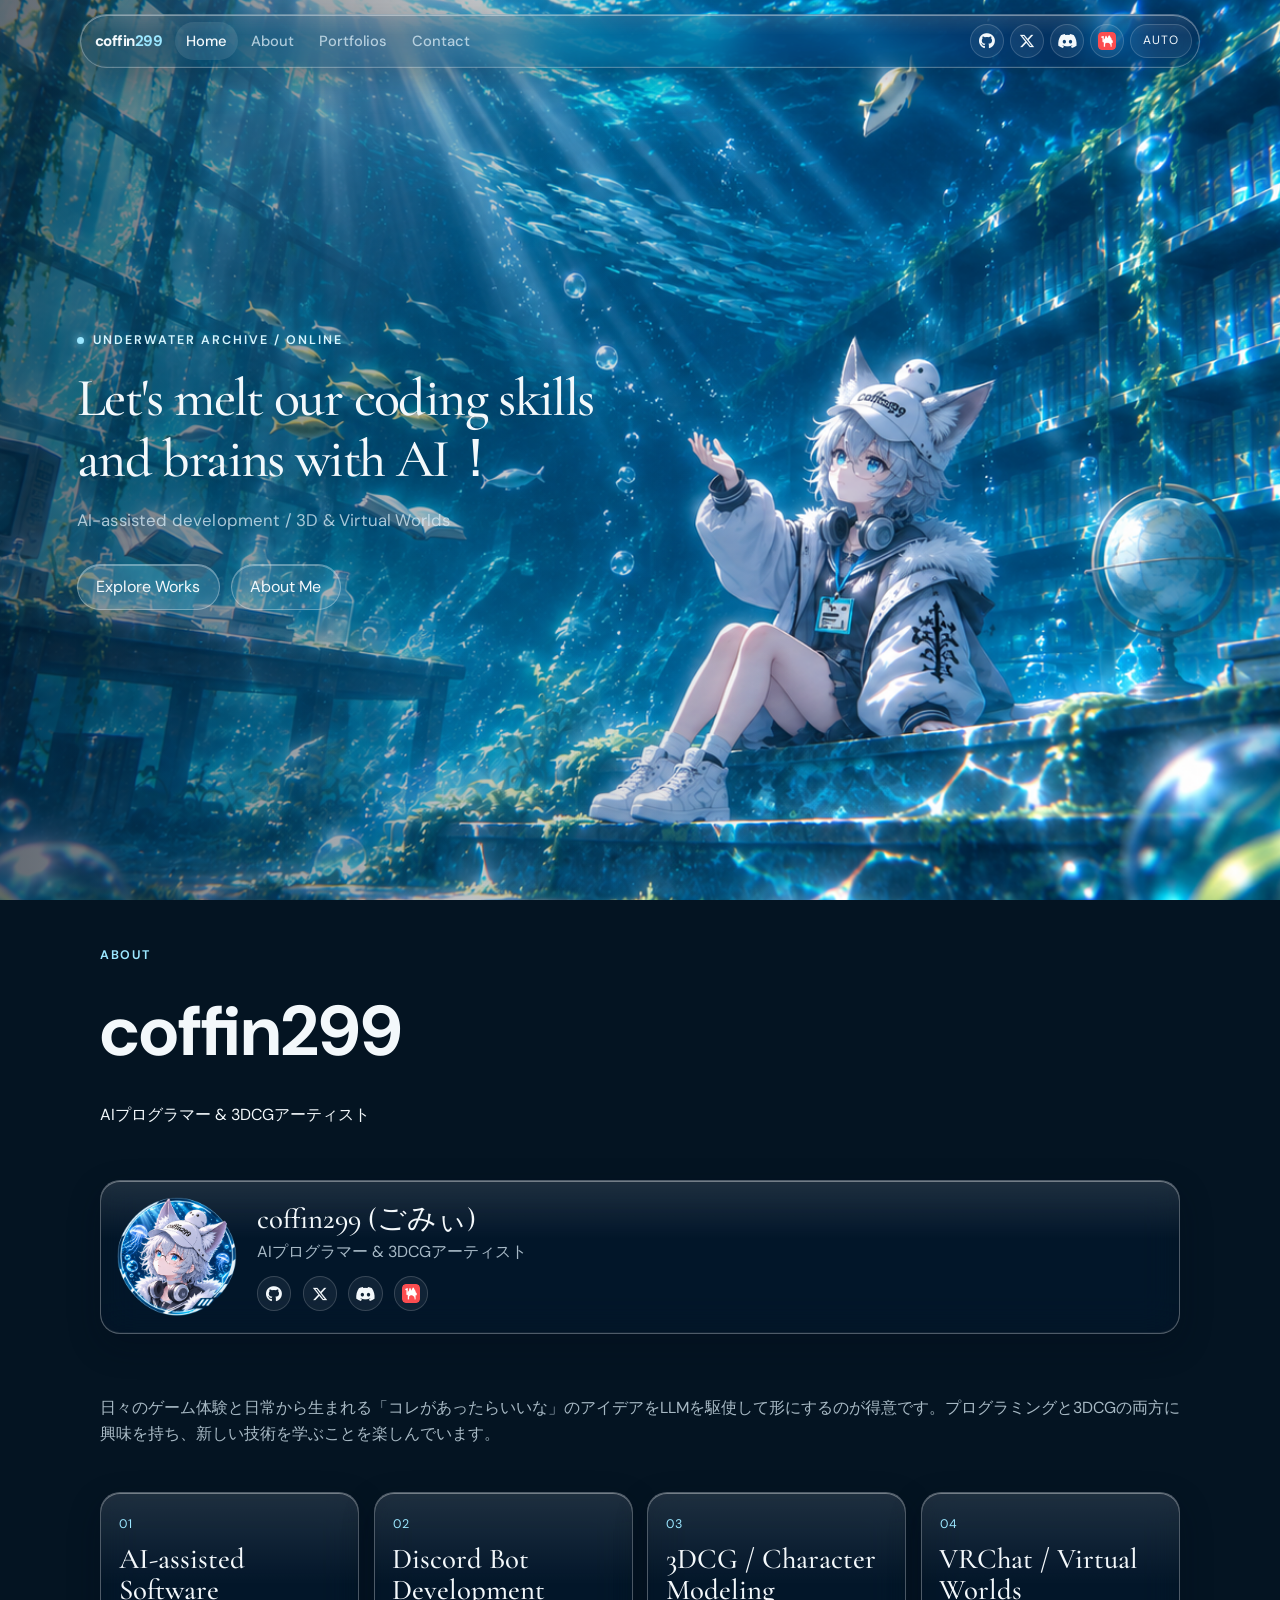
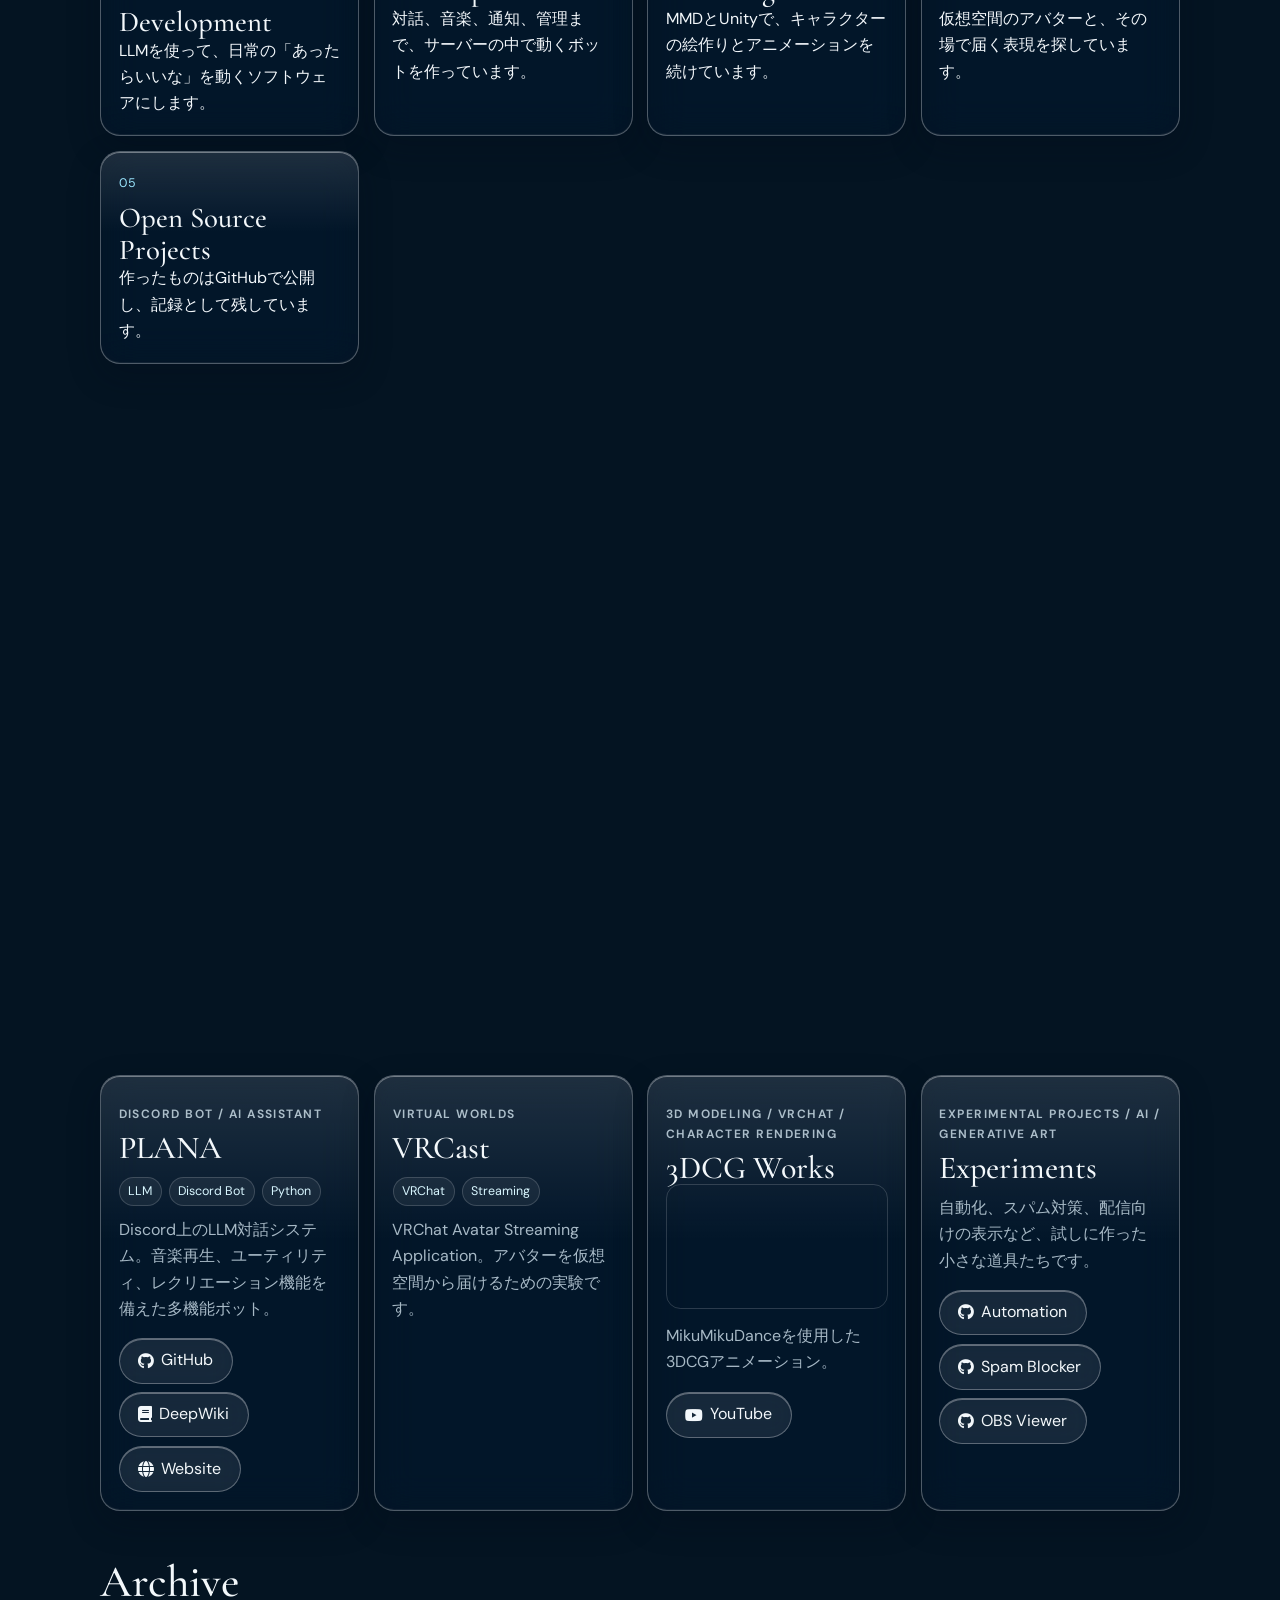
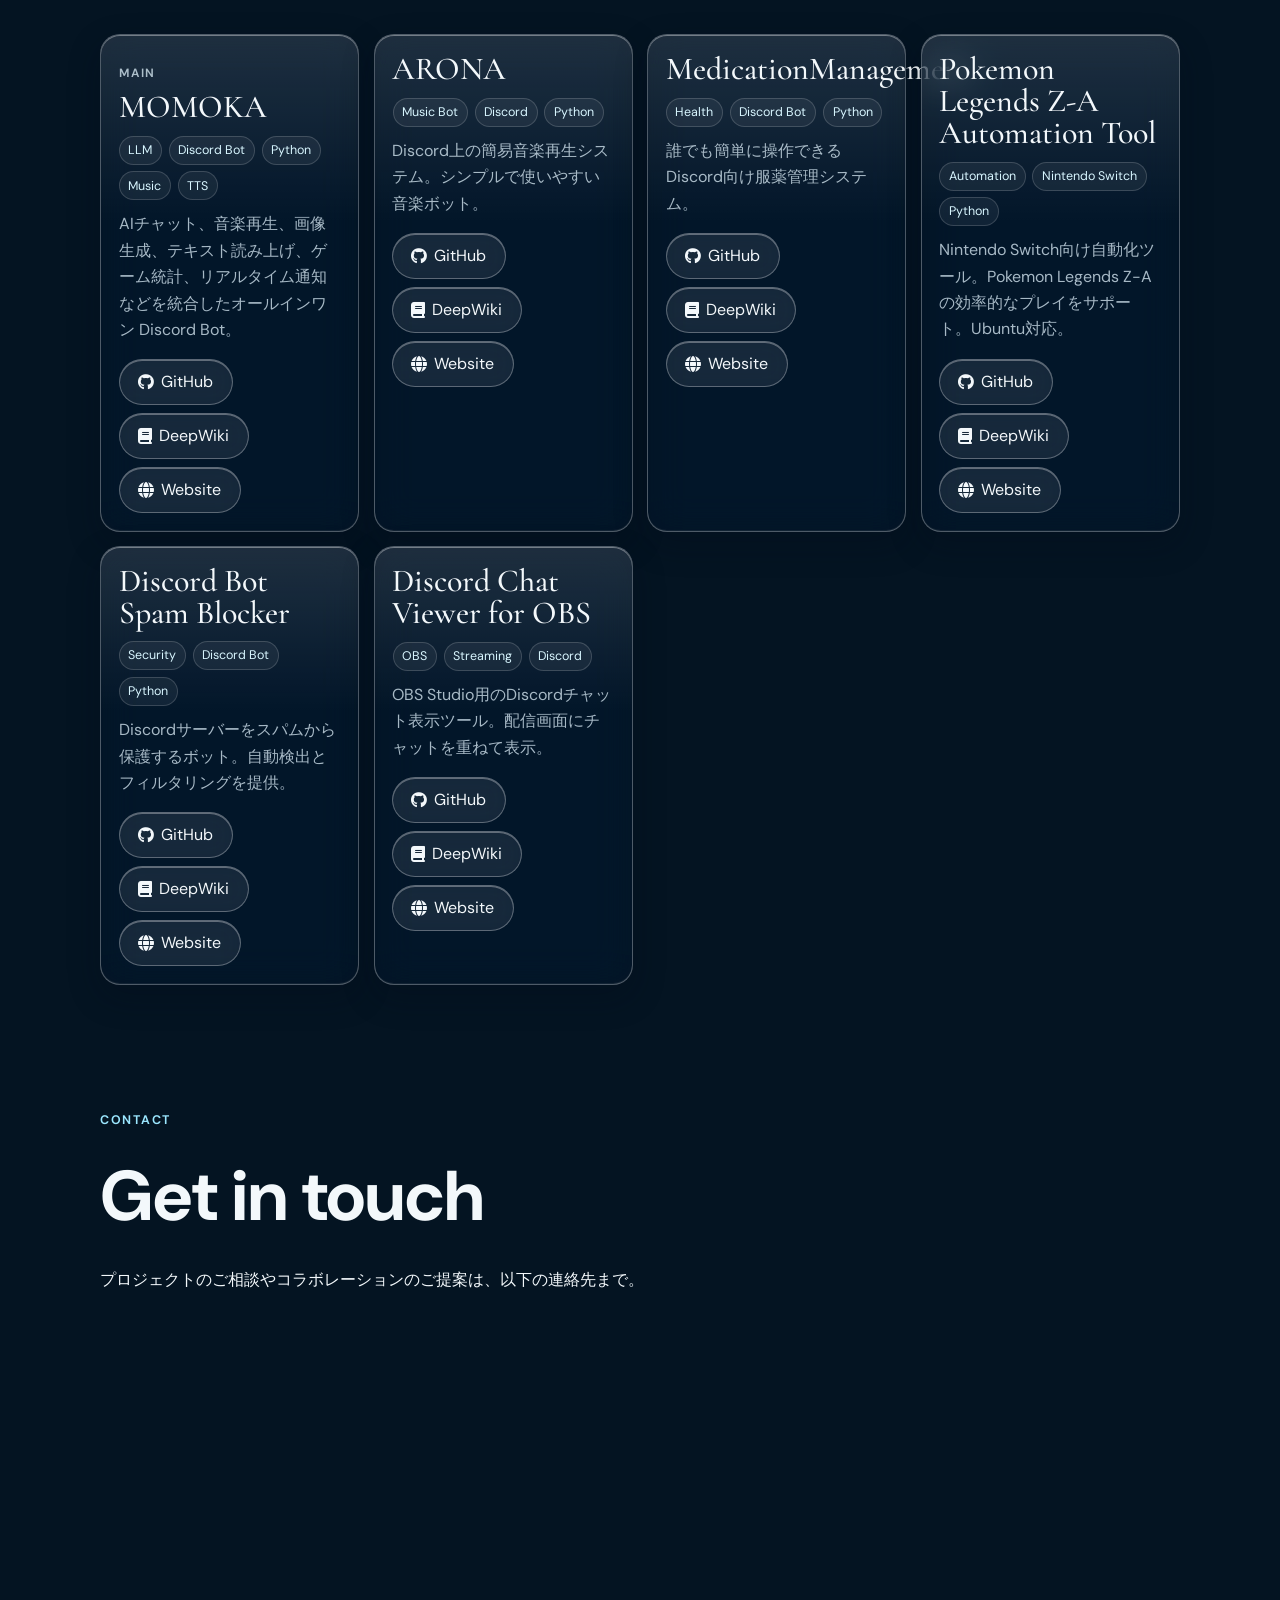
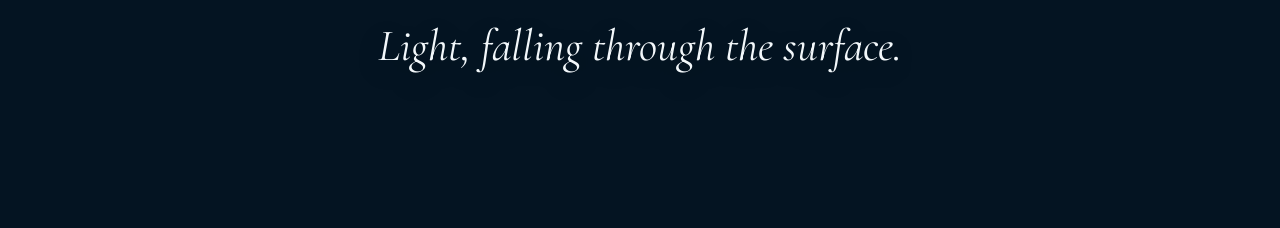
==== index.html @ 644d37ce "Update scene.js version to 24 in all HTML files and adjust related JavaScript imports. Modify seatSc" ====
<!DOCTYPE html>
<html lang="ja">
<head>
    <meta name="google-site-verification" content="STqpZioRe0Gg_BgeWLFgpXYZzfbKt-Ts0jZnscRFByg" />
    <meta charset="UTF-8">
    <meta name="viewport" content="width=device-width, initial-scale=1.0">
    <title>coffin299 - Underwater Archive</title>
    <meta name="description" content="coffin299（ごみぃ）の水中アーカイブ。AIを使った開発、Discord Bot、3DCG、バーチャルワールドの記録。">
    <meta name="keywords" content="coffin299, ごみぃ, AIプログラマー, 3DCGアーティスト, Discord Bot, LLM, Python, MMD, Unity, VRChat, ポートフォリオ">
    <meta name="author" content="coffin299">
    <meta name="robots" content="index, follow">
    <meta name="language" content="ja">
    <meta name="theme-color" content="#041422">
    <link rel="icon" href="photos/icon.png" type="image/png">
    <link rel="apple-touch-icon" href="photos/icon.png">
    <meta property="og:type" content="website">
    <meta property="og:url" content="https://coffin299.net/">
    <meta property="og:title" content="coffin299 - Underwater Archive">
    <meta property="og:description" content="水没した図書館に残る、coffin299（ごみぃ）のデジタルアーカイブ。">
    <meta property="og:image" content="https://coffin299.net/photos/OGP.png">
    <meta property="og:image:width" content="1672">
    <meta property="og:image:height" content="941">
    <meta property="og:image:alt" content="coffin299 profile">
    <meta property="og:site_name" content="coffin299 Portfolio">
    <meta property="og:locale" content="ja_JP">
    <meta name="twitter:card" content="summary_large_image">
    <meta name="twitter:url" content="https://coffin299.net/">
    <meta name="twitter:title" content="coffin299 - Underwater Archive">
    <meta name="twitter:description" content="水没した図書館に残る、coffin299（ごみぃ）のデジタルアーカイブ。">
    <meta name="twitter:image" content="https://coffin299.net/photos/OGP.png">
    <meta name="twitter:creator" content="@coffin299">
    <meta name="twitter:site" content="@coffin299">
    <link rel="canonical" href="https://coffin299.net/">
    <link rel="preload" as="image" href="assets/background.png">
    <script type="importmap">
    {
        "imports": {
            "three": "https://cdn.jsdelivr.net/npm/three@0.180.0/build/three.webgpu.js",
            "three/webgpu": "https://cdn.jsdelivr.net/npm/three@0.180.0/build/three.webgpu.js",
            "three/tsl": "https://cdn.jsdelivr.net/npm/three@0.180.0/build/three.tsl.js",
            "three/addons/": "https://cdn.jsdelivr.net/npm/three@0.180.0/examples/jsm/"
        }
    }
    </script>
    <script type="application/ld+json">
    {
        "@context": "https://schema.org",
        "@type": "Person",
        "name": "coffin299",
        "alternateName": "ごみぃ",
        "description": "AIプログラマー & 3DCGアーティスト",
        "url": "https://coffin299.net/",
        "image": "https://coffin299.net/photos/icon.png",
        "sameAs": [
            "https://github.com/coffin299",
            "https://x.com/coffin299",
            "https://discord.com/users/270446628622696449",
            "https://coffin299.booth.pm/",
            "https://www.youtube.com/@coffin2999"
        ],
        "jobTitle": "AIプログラマー & 3DCGアーティスト",
        "knowsAbout": ["AI技術", "LLM", "Discord Bot開発", "3DCGアニメーション", "MMD", "Unity", "VRChat", "Python", "JavaScript", "Java", "C#"]
    }
    </script>
    <script>
        (function () {
            var reduced = window.matchMedia && window.matchMedia("(prefers-reduced-motion: reduce)").matches;
            var saved = localStorage.getItem("scene-quality");
            var quality = "auto";
            if (reduced) {
                quality = "still";
            } else if (saved === "low" || saved === "still" || saved === "auto") {
                quality = saved;
            }
            document.documentElement.setAttribute("data-quality", quality);
        })();
    </script>
    <link rel="preconnect" href="https://fonts.googleapis.com">
    <link rel="preconnect" href="https://fonts.gstatic.com" crossorigin>
    <link href="https://fonts.googleapis.com/css2?family=Cormorant+Garamond:ital,wght@0,500;0,600;1,500;1,600&family=DM+Sans:ital,opsz,wght@0,9..40,400;0,9..40,500;0,9..40,600;0,9..40,700&display=swap" rel="stylesheet">
    <link rel="stylesheet" href="styles/styles.css">
    <link rel="stylesheet" href="styles/about.css">
    <link rel="stylesheet" href="styles/portfolios.css">
    <link rel="stylesheet" href="styles/contact.css">
    <link rel="stylesheet" href="https://cdnjs.cloudflare.com/ajax/libs/font-awesome/6.5.2/css/all.min.css">
</head>
<body data-page="home">
    <a class="skip-link" href="#home">本文へ</a>
    <div class="world" data-photo="assets/background.png" data-room="assets/background_parallax.png" data-avatar="assets/background_avator.png">
        <div class="world-photo" style="background-image: url('assets/background.png')"></div>
        <canvas id="world-canvas" class="world-canvas"></canvas>
        <div class="world-scrim"></div>
        <div class="world-surface" id="world-surface"></div>
    </div>
    <header class="nav-float glass">
        <a class="wordmark" href="#home">coffin<span>299</span></a>
        <nav aria-label="メインナビ">
            <ul class="nav-links">
                <li><a href="#home" class="nav-link">Home</a></li>
                <li><a href="#about" class="nav-link">About</a></li>
                <li><a href="#portfolios" class="nav-link">Portfolios</a></li>
                <li><a href="#contact" class="nav-link">Contact</a></li>
            </ul>
        </nav>
        <div class="nav-tools">
            <a class="social-link" href="https://github.com/coffin299" target="_blank" rel="noopener noreferrer" aria-label="GitHub"><i class="fab fa-github"></i></a>
            <a class="social-link" href="https://x.com/coffin299" target="_blank" rel="noopener noreferrer" aria-label="X"><i class="fab fa-x-twitter"></i></a>
            <a class="social-link" href="https://discord.com/users/270446628622696449" target="_blank" rel="noopener noreferrer" aria-label="Discord"><i class="fab fa-discord"></i></a>
            <a class="social-link" href="https://coffin299.booth.pm/" target="_blank" rel="noopener noreferrer" aria-label="BOOTH"><img src="assets/BOOTH_logo.png" alt=""></a>
            <button id="quality-toggle" class="quality-toggle" type="button" aria-pressed="false">Auto</button>
        </div>
    </header>
    <main>
        <section class="hero" id="home" aria-label="ヒーロー">
            <div class="hero-copy">
                <p class="eyebrow"><span class="live-dot" aria-hidden="true"></span>UNDERWATER ARCHIVE / ONLINE</p>
                <h1>Let's melt our coding skills and brains with AI！</h1>
                <p class="lede">AI-assisted development / 3D &amp; Virtual Worlds</p>
                <div class="hero-actions">
                    <a class="btn btn-primary" href="#portfolios">Explore Works</a>
                    <a class="btn btn-ghost" href="#about">About Me</a>
                </div>
            </div>
        </section>

        <section class="band" id="about" aria-label="About">
            <div class="band-inner stack-gap">
                <header class="section-heading" data-reveal>
                    <p class="section-kicker">About</p>
                    <h2>coffin299</h2>
                    <p>AIプログラマー &amp; 3DCGアーティスト</p>
                </header>
                <div class="profile-block glass" data-reveal>
                    <img src="photos/icon.png" alt="coffin299" class="profile-image">
                    <div>
                        <h3 class="profile-name">coffin299 (ごみぃ)</h3>
                        <p class="profile-title">AIプログラマー &amp; 3DCGアーティスト</p>
                        <div class="social-links">
                            <a class="social-link" href="https://github.com/coffin299" target="_blank" rel="noopener noreferrer" aria-label="GitHub"><i class="fab fa-github"></i></a>
                            <a class="social-link" href="https://x.com/coffin299" target="_blank" rel="noopener noreferrer" aria-label="X"><i class="fab fa-x-twitter"></i></a>
                            <a class="social-link" href="https://discord.com/users/270446628622696449" target="_blank" rel="noopener noreferrer" aria-label="Discord"><i class="fab fa-discord"></i></a>
                            <a class="social-link" href="https://coffin299.booth.pm/" target="_blank" rel="noopener noreferrer" aria-label="BOOTH"><img src="assets/BOOTH_logo.png" alt=""></a>
                        </div>
                    </div>
                </div>
                <p class="intro-text" data-reveal>日々のゲーム体験と日常から生まれる「コレがあったらいいな」のアイデアをLLMを駆使して形にするのが得意です。プログラミングと3DCGの両方に興味を持ち、新しい技術を学ぶことを楽しんでいます。</p>
                <div class="focus-grid" data-reveal>
                    <article class="focus-card glass"><span>01</span><h3>AI-assisted Software Development</h3><p>LLMを使って、日常の「あったらいいな」を動くソフトウェアにします。</p></article>
                    <article class="focus-card glass"><span>02</span><h3>Discord Bot Development</h3><p>対話、音楽、通知、管理まで、サーバーの中で動くボットを作っています。</p></article>
                    <article class="focus-card glass"><span>03</span><h3>3DCG / Character Modeling</h3><p>MMDとUnityで、キャラクターの絵作りとアニメーションを続けています。</p></article>
                    <article class="focus-card glass"><span>04</span><h3>VRChat / Virtual Worlds</h3><p>仮想空間のアバターと、その場で届く表現を探しています。</p></article>
                    <article class="focus-card glass"><span>05</span><h3>Open Source Projects</h3><p>作ったものはGitHubで公開し、記録として残しています。</p></article>
                </div>
                <div class="skills-grid" data-reveal>
                    <article class="skill-category glass"><h3 class="category-title">プログラミング</h3><div class="skill-tags"><span class="skill-tag">Java</span><span class="skill-tag">C#</span><span class="skill-tag">Python</span><span class="skill-tag">JavaScript</span><span class="skill-tag">HTML</span><span class="skill-tag">CSS</span></div></article>
                    <article class="skill-category glass"><h3 class="category-title">3DCG</h3><div class="skill-tags"><span class="skill-tag">MMD</span><span class="skill-tag">Unity</span></div></article>
                    <article class="skill-category glass"><h3 class="category-title">AI・機械学習</h3><div class="skill-tags"><span class="skill-tag">LLM</span><span class="skill-tag">Discord Bot</span><span class="skill-tag">API Integration</span></div></article>
                </div>
                <div class="interests-grid" data-reveal>
                    <article class="interest-card glass"><div class="interest-icon"><i class="fas fa-gamepad"></i></div><h3>ゲーム</h3><p>様々なジャンルのゲームをプレイし、3DCG制作のインスピレーションを得ています。</p></article>
                    <article class="interest-card glass"><div class="interest-icon"><i class="fas fa-music"></i></div><h3>音楽</h3><p>音楽を聴くことが好きで、Discord Botでの音楽再生システムも開発しています。</p></article>
                    <article class="interest-card glass"><div class="interest-icon"><i class="fas fa-lightbulb"></i></div><h3>アイデア実現</h3><p>日常の「あったらいいな」をAI技術を使って実際に形にすることが趣味です。</p></article>
                </div>
            </div>
        </section>

        <section class="band" id="portfolios" aria-label="Portfolios">
            <div class="band-inner">
                <header class="section-heading" data-reveal>
                    <p class="section-kicker">Portfolios</p>
                    <h2>Selected work</h2>
                    <p>AI技術を活用したプロジェクトと3DCG作品。全文は <a href="pages/portfolios/">作品ページ</a> にもあります。</p>
                </header>
                <div class="card-grid" data-reveal>
                    <article class="project-card glass">
                        <p class="card-kicker">Discord Bot / AI Assistant</p>
                        <h3>PLANA</h3>
                        <div class="project-tags"><span class="tag">LLM</span><span class="tag">Discord Bot</span><span class="tag">Python</span></div>
                        <p>Discord上のLLM対話システム。音楽再生、ユーティリティ、レクリエーション機能を備えた多機能ボット。</p>
                        <div class="project-footer">
                            <a class="project-link" href="https://github.com/coffin299/llmcord-JP-plana" target="_blank" rel="noopener noreferrer"><i class="fab fa-github"></i> GitHub</a>
                            <a class="project-link" href="https://deepwiki.com/coffin299/llmcord-JP-plana" target="_blank" rel="noopener noreferrer"><i class="fas fa-book"></i> DeepWiki</a>
                            <a class="project-link" href="https://coffin299.github.io/llmcord-JP-plana" target="_blank" rel="noopener noreferrer"><i class="fas fa-globe"></i> Website</a>
                        </div>
                    </article>
                    <article class="project-card glass">
                        <p class="card-kicker">Virtual Worlds</p>
                        <h3>VRCast</h3>
                        <div class="project-tags"><span class="tag">VRChat</span><span class="tag">Streaming</span></div>
                        <p>VRChat Avatar Streaming Application。アバターを仮想空間から届けるための実験です。</p>
                    </article>
                    <article class="project-card glass">
                        <p class="card-kicker">3D Modeling / VRChat / Character Rendering</p>
                        <h3>3DCG Works</h3>
                        <a class="cg-card-link" href="https://www.youtube.com/@coffin2999" target="_blank" rel="noopener noreferrer">
                            <div class="cg-preview">
                                <video autoplay muted loop playsinline class="cg-image"><source src="photos/akitaken.mp4" type="video/mp4"></video>
                            </div>
                        </a>
                        <p>MikuMikuDanceを使用した3DCGアニメーション。</p>
                        <div class="project-footer">
                            <a class="project-link" href="https://www.youtube.com/@coffin2999" target="_blank" rel="noopener noreferrer"><i class="fab fa-youtube"></i> YouTube</a>
                        </div>
                    </article>
                    <article class="project-card glass">
                        <p class="card-kicker">Experimental Projects / AI / Generative Art</p>
                        <h3>Experiments</h3>
                        <p>自動化、スパム対策、配信向けの表示など、試しに作った小さな道具たちです。</p>
                        <div class="project-footer">
                            <a class="project-link" href="https://github.com/coffin299/pokemon_legends_z-a_automation_tool" target="_blank" rel="noopener noreferrer"><i class="fab fa-github"></i> Automation</a>
                            <a class="project-link" href="https://github.com/coffin299/discord-bot-spam-blocker" target="_blank" rel="noopener noreferrer"><i class="fab fa-github"></i> Spam Blocker</a>
                            <a class="project-link" href="https://github.com/coffin299/Discord-Chat-Viewer-for-OBS" target="_blank" rel="noopener noreferrer"><i class="fab fa-github"></i> OBS Viewer</a>
                        </div>
                    </article>
                </div>
                <div class="archive-block" id="archive">
                    <h3 class="section-title">Archive</h3>
                    <div class="archive-grid" data-reveal>
                        <article class="archive-card glass">
                            <p class="project-badge">Main</p>
                            <h3>MOMOKA</h3>
                            <div class="project-tags"><span class="tag">LLM</span><span class="tag">Discord Bot</span><span class="tag">Python</span><span class="tag">Music</span><span class="tag">TTS</span></div>
                            <p>AIチャット、音楽再生、画像生成、テキスト読み上げ、ゲーム統計、リアルタイム通知などを統合したオールインワン Discord Bot。</p>
                            <div class="project-footer">
                                <a class="project-link" href="https://github.com/coffin299/ProjectMOMOKA" target="_blank" rel="noopener noreferrer"><i class="fab fa-github"></i> GitHub</a>
                                <a class="project-link" href="https://deepwiki.com/coffin299/ProjectMOMOKA" target="_blank" rel="noopener noreferrer"><i class="fas fa-book"></i> DeepWiki</a>
                                <a class="project-link" href="https://momoka-project.com/" target="_blank" rel="noopener noreferrer"><i class="fas fa-globe"></i> Website</a>
                            </div>
                        </article>
                        <article class="archive-card glass">
                            <h3>ARONA</h3>
                            <div class="project-tags"><span class="tag">Music Bot</span><span class="tag">Discord</span><span class="tag">Python</span></div>
                            <p>Discord上の簡易音楽再生システム。シンプルで使いやすい音楽ボット。</p>
                            <div class="project-footer">
                                <a class="project-link" href="https://github.com/coffin299/music-bot-arona" target="_blank" rel="noopener noreferrer"><i class="fab fa-github"></i> GitHub</a>
                                <a class="project-link" href="https://deepwiki.com/coffin299/music-bot-arona" target="_blank" rel="noopener noreferrer"><i class="fas fa-book"></i> DeepWiki</a>
                                <a class="project-link" href="https://coffin299.github.io/music-bot-arona" target="_blank" rel="noopener noreferrer"><i class="fas fa-globe"></i> Website</a>
                            </div>
                        </article>
                        <article class="archive-card glass">
                            <h3>MedicationManagement</h3>
                            <div class="project-tags"><span class="tag">Health</span><span class="tag">Discord Bot</span><span class="tag">Python</span></div>
                            <p>誰でも簡単に操作できるDiscord向け服薬管理システム。</p>
                            <div class="project-footer">
                                <a class="project-link" href="https://github.com/coffin299/MedicationManagement" target="_blank" rel="noopener noreferrer"><i class="fab fa-github"></i> GitHub</a>
                                <a class="project-link" href="https://deepwiki.com/coffin299/MedicationManagement" target="_blank" rel="noopener noreferrer"><i class="fas fa-book"></i> DeepWiki</a>
                                <a class="project-link" href="https://coffin299.github.io/MedicationManagement" target="_blank" rel="noopener noreferrer"><i class="fas fa-globe"></i> Website</a>
                            </div>
                        </article>
                        <article class="archive-card glass">
                            <h3>Pokemon Legends Z-A Automation Tool</h3>
                            <div class="project-tags"><span class="tag">Automation</span><span class="tag">Nintendo Switch</span><span class="tag">Python</span></div>
                            <p>Nintendo Switch向け自動化ツール。Pokemon Legends Z-A の効率的なプレイをサポート。Ubuntu対応。</p>
                            <div class="project-footer">
                                <a class="project-link" href="https://github.com/coffin299/pokemon_legends_z-a_automation_tool" target="_blank" rel="noopener noreferrer"><i class="fab fa-github"></i> GitHub</a>
                                <a class="project-link" href="https://deepwiki.com/coffin299/pokemon_legends_z-a_automation_tool" target="_blank" rel="noopener noreferrer"><i class="fas fa-book"></i> DeepWiki</a>
                                <a class="project-link" href="https://coffin299.github.io/pokemon_legends_z-a_automation_tool" target="_blank" rel="noopener noreferrer"><i class="fas fa-globe"></i> Website</a>
                            </div>
                        </article>
                        <article class="archive-card glass">
                            <h3>Discord Bot Spam Blocker</h3>
                            <div class="project-tags"><span class="tag">Security</span><span class="tag">Discord Bot</span><span class="tag">Python</span></div>
                            <p>Discordサーバーをスパムから保護するボット。自動検出とフィルタリングを提供。</p>
                            <div class="project-footer">
                                <a class="project-link" href="https://github.com/coffin299/discord-bot-spam-blocker" target="_blank" rel="noopener noreferrer"><i class="fab fa-github"></i> GitHub</a>
                                <a class="project-link" href="https://deepwiki.com/coffin299/discord-bot-spam-blocker" target="_blank" rel="noopener noreferrer"><i class="fas fa-book"></i> DeepWiki</a>
                                <a class="project-link" href="https://coffin299.github.io/discord-bot-spam-blocker" target="_blank" rel="noopener noreferrer"><i class="fas fa-globe"></i> Website</a>
                            </div>
                        </article>
                        <article class="archive-card glass">
                            <h3>Discord Chat Viewer for OBS</h3>
                            <div class="project-tags"><span class="tag">OBS</span><span class="tag">Streaming</span><span class="tag">Discord</span></div>
                            <p>OBS Studio用のDiscordチャット表示ツール。配信画面にチャットを重ねて表示。</p>
                            <div class="project-footer">
                                <a class="project-link" href="https://github.com/coffin299/Discord-Chat-Viewer-for-OBS" target="_blank" rel="noopener noreferrer"><i class="fab fa-github"></i> GitHub</a>
                                <a class="project-link" href="https://deepwiki.com/coffin299/Discord-Chat-Viewer-for-OBS" target="_blank" rel="noopener noreferrer"><i class="fas fa-book"></i> DeepWiki</a>
                                <a class="project-link" href="https://coffin299.github.io/Discord-Chat-Viewer-for-OBS" target="_blank" rel="noopener noreferrer"><i class="fas fa-globe"></i> Website</a>
                            </div>
                        </article>
                    </div>
                </div>
            </div>
        </section>

        <section class="band" id="contact" aria-label="Contact">
            <div class="band-inner">
                <header class="section-heading" data-reveal>
                    <p class="section-kicker">Contact</p>
                    <h2>Get in touch</h2>
                    <p>プロジェクトのご相談やコラボレーションのご提案は、以下の連絡先まで。</p>
                </header>
                <div class="contact-info-grid" data-reveal>
                    <article class="contact-card glass">
                        <div class="contact-icon"><i class="fab fa-github"></i></div>
                        <h3>GitHub</h3>
                        <p>プロジェクトのソースコードや開発履歴を確認できます</p>
                        <a class="contact-link" href="https://github.com/coffin299" target="_blank" rel="noopener noreferrer"><i class="fab fa-github"></i> @coffin299</a>
                    </article>
                    <article class="contact-card glass">
                        <div class="contact-icon"><i class="fab fa-x-twitter"></i></div>
                        <h3>X</h3>
                        <p>日常の開発や3DCG作品の投稿をしています</p>
                        <a class="contact-link" href="https://x.com/coffin299" target="_blank" rel="noopener noreferrer"><i class="fab fa-x-twitter"></i> @coffin299</a>
                    </article>
                    <article class="contact-card glass">
                        <div class="contact-icon"><i class="fab fa-discord"></i></div>
                        <h3>Discord</h3>
                        <p>ビジネス関連のお問い合わせはこちらまで</p>
                        <a class="contact-link" href="https://discord.com/users/270446628622696449" target="_blank" rel="noopener noreferrer"><i class="fab fa-discord"></i> coffin299</a>
                    </article>
                    <article class="contact-card glass">
                        <div class="contact-icon"><img src="assets/BOOTH_logo.png" alt=""></div>
                        <h3>BOOTH</h3>
                        <p>3Dモデルや作品の頒布ページです</p>
                        <a class="contact-link" href="https://coffin299.booth.pm/" target="_blank" rel="noopener noreferrer">coffin299.booth.pm</a>
                    </article>
                </div>
                <p class="closing-line">Light, falling through the surface.</p>
                <div class="visitor-counter">
                    <img src="https://count.getloli.com/get/@coffin299portfolio?theme=moebooru" alt="Visitor Counter" class="counter-image" onerror="this.style.display='none'">
                </div>
            </div>
        </section>
    </main>
    <script src="js/app.js"></script>
    <script type="module" src="js/scene.js?v=24"></script>
</body>
</html>
---- styles/styles.css ----
/* 水中アーカイブの共通デザイン。背景の絵を主役にし、ガラスは操作面だけに使う。 */

:root {
    --bg-deep: #041422;
    --bg-glass: rgba(8, 28, 48, 0.28);
    --text-primary: #f3f8fb;
    --text-secondary: rgba(214, 232, 242, 0.78);
    --accent: #9be7ff;
    --accent-strong: #d8f6ff;
    --line: rgba(255, 255, 255, 0.3);
    --line-soft: rgba(255, 255, 255, 0.16);
    --shadow: rgba(0, 10, 24, 0.28);
    --radius: 1.25rem;
    --radius-sm: 0.8rem;
    --font-body: "DM Sans", "Hiragino Sans", "Noto Sans JP", sans-serif;
    --font-display: "Cormorant Garamond", "Times New Roman", serif;
    --site-max: 1080px;
    --nav-offset: 6.5rem;
    --px: 0;
    --py: 0;
    --scroll: 0;
    color-scheme: dark;
}

*,
*::before,
*::after {
    margin: 0;
    padding: 0;
    box-sizing: border-box;
}

html {
    scroll-behavior: smooth;
}

body {
    min-height: 100vh;
    font-family: var(--font-body);
    color: var(--text-primary);
    background: var(--bg-deep);
    line-height: 1.65;
    overflow-x: hidden;
}

img,
video {
    max-width: 100%;
    display: block;
}

a {
    color: inherit;
}

button,
input {
    font: inherit;
    color: inherit;
}

.skip-link {
    position: absolute;
    left: 1rem;
    top: -4rem;
    z-index: 30;
    padding: 0.5rem 0.8rem;
    background: #062033;
    border-radius: 999px;
}

.skip-link:focus {
    top: 1rem;
}

/* 固定の水中背景。絵が先に見え、キャンバスは準備後に重なる。 */
.world {
    position: fixed;
    inset: 0;
    z-index: 0;
    overflow: hidden;
    background: var(--bg-deep);
}

.world-photo {
    position: absolute;
    inset: -3%;
    background-size: cover;
    background-repeat: no-repeat;
    background-position: calc(70% + var(--px) * 14px) calc(64% + var(--py) * 10px - var(--scroll) * 28px);
    transform: scale(1.04);
}

.world-canvas {
    position: absolute;
    inset: 0;
    width: 100%;
    height: 100%;
    opacity: 0;
    pointer-events: none;
    transition: opacity 0.8s ease;
}

body.has-scene .world-canvas {
    opacity: 1;
}

body.has-photo .world-photo {
    opacity: 0;
}

.world-scrim {
    position: absolute;
    inset: 0;
    pointer-events: none;
    background: linear-gradient(90deg, rgba(3, 14, 28, 0.62) 0%, rgba(3, 14, 28, 0.28) 34%, rgba(3, 14, 28, 0) 62%);
}

.world-surface {
    position: absolute;
    inset: 0;
    pointer-events: none;
    opacity: 0;
    background:
        radial-gradient(70% 42% at 50% -8%, rgba(214, 246, 255, 0.72), transparent 62%),
        linear-gradient(180deg, rgba(150, 220, 255, 0.28), transparent 46%);
    mix-blend-mode: screen;
}

.glass {
    position: relative;
    background: var(--bg-glass);
    border: 1px solid var(--line);
    box-shadow:
        inset 0 1px 0 rgba(255, 255, 255, 0.38),
        inset 0 -1px 0 rgba(255, 255, 255, 0.06),
        0 12px 32px var(--shadow);
    backdrop-filter: blur(18px) saturate(1.35);
    -webkit-backdrop-filter: blur(18px) saturate(1.35);
}

.glass::before {
    content: "";
    position: absolute;
    inset: 0;
    border-radius: inherit;
    pointer-events: none;
    background: linear-gradient(180deg, rgba(255, 255, 255, 0.2), transparent 38%);
    opacity: 0.55;
}

/* 画面上部に浮くナビ */
.nav-float {
    position: fixed;
    z-index: 20;
    top: 0.9rem;
    left: 50%;
    width: min(1120px, calc(100% - 1.25rem));
    transform: translateX(-50%);
    display: flex;
    align-items: center;
    gap: 0.75rem;
    padding: 0.4rem 0.45rem 0.4rem 0.85rem;
    border-radius: 999px;
}

.wordmark {
    position: relative;
    z-index: 1;
    text-decoration: none;
    font-weight: 700;
    letter-spacing: -0.03em;
    font-size: 0.95rem;
}

.wordmark span {
    color: var(--accent);
}

.nav-float > nav {
    position: relative;
    z-index: 1;
    margin-right: auto;
}

.nav-links {
    position: relative;
    z-index: 1;
    display: flex;
    align-items: center;
    gap: 0.15rem;
    list-style: none;
}

.nav-link {
    display: block;
    text-decoration: none;
    color: var(--text-secondary);
    font-size: 0.92rem;
    font-weight: 500;
    padding: 0.45rem 0.7rem;
    border-radius: 999px;
    transition: color 0.25s ease, background-color 0.25s ease;
}

.nav-link:hover,
.nav-link.active {
    color: var(--text-primary);
    background: rgba(255, 255, 255, 0.1);
}

.nav-tools {
    position: relative;
    z-index: 1;
    display: flex;
    align-items: center;
    gap: 0.35rem;
}

.social-link,
.quality-toggle {
    width: 2.15rem;
    height: 2.15rem;
    display: grid;
    place-items: center;
    border-radius: 999px;
    text-decoration: none;
    color: var(--text-primary);
    background: rgba(255, 255, 255, 0.06);
    border: 1px solid var(--line-soft);
    transition: transform 0.25s ease, background-color 0.25s ease, border-color 0.25s ease;
}

.quality-toggle {
    width: auto;
    padding: 0 0.75rem;
    cursor: pointer;
    font-size: 0.75rem;
    letter-spacing: 0.08em;
    text-transform: uppercase;
}

.social-link:hover,
.quality-toggle:hover {
    transform: translateY(-2px);
    background: rgba(255, 255, 255, 0.14);
    border-color: rgba(255, 255, 255, 0.45);
}

.social-link img {
    width: 1.15rem;
    height: 1.15rem;
    border-radius: 0.25rem;
}

main {
    position: relative;
    z-index: 1;
}

.hero {
    min-height: 100vh;
    display: flex;
    align-items: center;
    padding: var(--nav-offset) 6vw 4rem;
}

.hero-copy {
    width: min(34rem, 48vw);
    animation: rise-in 0.9s ease both;
}

.eyebrow {
    display: flex;
    align-items: center;
    gap: 0.55rem;
    margin-bottom: 1.1rem;
    color: var(--accent-strong);
    font-size: 0.78rem;
    font-weight: 600;
    letter-spacing: 0.16em;
}

.live-dot {
    width: 0.45rem;
    height: 0.45rem;
    border-radius: 50%;
    background: var(--accent);
    box-shadow: 0 0 10px var(--accent);
    animation: pulse 2.8s ease-in-out infinite;
}

.hero h1,
.page-title {
    font-family: var(--font-display);
    font-weight: 500;
    letter-spacing: -0.03em;
    line-height: 0.92;
}

.hero h1 {
    font-size: clamp(2.35rem, 4.2vw, 3.55rem);
    line-height: 1.12;
    max-width: 11em;
    text-shadow: 0 10px 30px rgba(0, 10, 20, 0.28);
}

.hero h1 em {
    font-style: italic;
    font-weight: 500;
}

.lede,
.page-subtitle,
.intro-text {
    color: var(--text-secondary);
}

.lede {
    margin-top: 1.15rem;
    font-size: 1.05rem;
    letter-spacing: 0.01em;
}

.hero-actions,
.link-row,
.social-links {
    display: flex;
    flex-wrap: wrap;
    gap: 0.7rem;
}

.hero-actions {
    margin-top: 1.8rem;
}

.btn,
.project-link,
.contact-link {
    position: relative;
    z-index: 1;
    display: inline-flex;
    align-items: center;
    justify-content: center;
    gap: 0.45rem;
    min-height: 2.7rem;
    padding: 0.55rem 1.15rem;
    border-radius: 999px;
    text-decoration: none;
    border: 1px solid var(--line);
    background: rgba(255, 255, 255, 0.08);
    box-shadow: inset 0 1px 0 rgba(255, 255, 255, 0.32);
    backdrop-filter: blur(12px);
    transition: transform 0.25s ease, background-color 0.25s ease, border-color 0.25s ease;
}

.btn-primary {
    background: rgba(170, 230, 255, 0.18);
}

.btn:hover,
.project-link:hover,
.contact-link:hover {
    transform: translateY(-2px);
    background: rgba(190, 236, 255, 0.24);
    border-color: rgba(255, 255, 255, 0.55);
}

section[id] {
    scroll-margin-top: 5.5rem;
}

.band {
    padding: 2rem 6vw 5rem;
}

.band-inner,
.page-wrap {
    width: min(var(--site-max), 100%);
    margin: 0 auto;
}

.page-main {
    padding: 7.5rem 6vw 4rem;
}

.page-header,
.section-heading {
    max-width: 40rem;
    margin-bottom: 1.75rem;
}

.page-kicker,
.section-kicker {
    margin-bottom: 0.45rem;
    color: var(--accent);
    font-size: 0.78rem;
    font-weight: 650;
    letter-spacing: 0.14em;
    text-transform: uppercase;
}

.page-title,
.section-heading h2 {
    font-size: clamp(2.6rem, 6vw, 4.4rem);
}

.page-subtitle,
.section-heading p,
.intro-text {
    margin-top: 0.8rem;
}

[data-reveal] {
    opacity: 0;
    transform: translateY(18px);
    transition: opacity 0.6s ease, transform 0.6s ease;
}

[data-reveal].is-visible {
    opacity: 1;
    transform: none;
}

.visitor-counter {
    display: flex;
    justify-content: center;
    padding: 0 1rem 4rem;
    opacity: 0;
    transform: translateY(12px);
    transition: opacity 0.5s ease, transform 0.5s ease;
}

.visitor-counter.visible {
    opacity: 1;
    transform: none;
}

.visitor-counter .counter-image {
    width: min(420px, 90vw);
    height: auto;
    border-radius: var(--radius-sm);
    border: 1px solid var(--line-soft);
}

.closing-line {
    margin-top: 2.5rem;
    text-align: center;
    font-family: var(--font-display);
    font-style: italic;
    font-size: clamp(1.8rem, 4vw, 2.8rem);
    text-shadow: 0 8px 24px rgba(0, 16, 32, 0.35);
}

::-webkit-scrollbar {
    width: 8px;
}

::-webkit-scrollbar-track {
    background: #03111d;
}

::-webkit-scrollbar-thumb {
    background: rgba(155, 231, 255, 0.45);
    border-radius: 4px;
}

@keyframes rise-in {
    from {
        opacity: 0;
        transform: translateY(16px);
    }
    to {
        opacity: 1;
        transform: none;
    }
}

@keyframes pulse {
    0%,
    100% {
        opacity: 0.4;
    }
    50% {
        opacity: 1;
    }
}

@media (max-width: 800px) {
    .nav-float {
        top: 0.45rem;
        flex-wrap: wrap;
        justify-content: center;
        border-radius: 1.2rem;
        padding: 0.45rem;
    }

    .nav-float > nav {
        order: 3;
        width: 100%;
        margin-right: 0;
    }

    .nav-links {
        width: 100%;
        justify-content: center;
    }

    .nav-link {
        padding: 0.35rem 0.55rem;
        font-size: 0.84rem;
    }

    .hero {
        align-items: flex-end;
        min-height: 100svh;
        padding: 7.5rem 1.2rem 1.6rem;
    }

    .hero-copy {
        width: 100%;
    }

    .hero h1 {
        font-size: clamp(1.85rem, 7.4vw, 2.45rem);
        max-width: none;
    }

    .world-photo {
        background-position: 66% calc(56% - var(--scroll) * 12px);
        transform: scale(1.32);
        transform-origin: 66% 52%;
    }

    .world-scrim {
        background: linear-gradient(180deg, rgba(3, 14, 28, 0.34) 0%, rgba(3, 14, 28, 0.02) 26%, rgba(3, 14, 28, 0) 46%, rgba(3, 14, 28, 0.62) 78%, rgba(3, 14, 28, 0.84) 100%);
    }
}

@media (prefers-reduced-motion: reduce) {
    html {
        scroll-behavior: auto;
    }

    .hero-copy,
    .live-dot,
    [data-reveal] {
        animation: none;
        opacity: 1;
        transform: none;
        transition: none;
    }

    .world-photo {
        background-position: 70% 64%;
    }
}

@media (max-width: 800px) and (prefers-reduced-motion: reduce) {
    .world-photo {
        background-position: 66% 56%;
    }
}
---- styles/about.css ----
/* About のプロフィールとスキルカード */

.profile-block {
    display: grid;
    grid-template-columns: 7.5rem 1fr;
    gap: 1.25rem;
    align-items: center;
    margin-bottom: 1.5rem;
    padding: 1rem;
    border-radius: var(--radius);
}

.profile-image {
    width: 7.5rem;
    height: 7.5rem;
    object-fit: cover;
    border-radius: 50%;
    position: relative;
    z-index: 1;
}

.profile-name,
.focus-card h3,
.interest-card h3,
.category-title {
    position: relative;
    z-index: 1;
    font-family: var(--font-display);
    font-size: 1.8rem;
    font-weight: 500;
    line-height: 1.1;
}

.profile-title {
    position: relative;
    z-index: 1;
    color: var(--text-secondary);
    margin: 0.25rem 0 0.7rem;
}

.social-links {
    position: relative;
    z-index: 1;
}

.intro-text,
.focus-card p,
.interest-card p {
    position: relative;
    z-index: 1;
}

.intro-text {
    margin-bottom: 1.25rem;
}

.focus-grid,
.skills-grid,
.interests-grid {
    display: grid;
    grid-template-columns: repeat(auto-fit, minmax(210px, 1fr));
    gap: 0.9rem;
}

.focus-card,
.skill-category,
.interest-card {
    padding: 1.05rem 1.1rem 1.15rem;
    border-radius: var(--radius);
    transition: transform 0.3s ease, border-color 0.3s ease, box-shadow 0.3s ease;
}

.focus-card:hover,
.skill-category:hover,
.interest-card:hover {
    transform: translateY(-6px);
    border-color: rgba(190, 236, 255, 0.7);
    box-shadow:
        inset 0 1px 0 rgba(255, 255, 255, 0.48),
        0 16px 36px rgba(0, 20, 40, 0.28),
        0 0 22px rgba(120, 210, 255, 0.16);
}

.focus-card span,
.interest-icon {
    position: relative;
    z-index: 1;
    display: inline-block;
    margin-bottom: 0.55rem;
    color: var(--accent);
    font-size: 0.78rem;
    letter-spacing: 0.08em;
    text-transform: uppercase;
}

.skill-tags {
    position: relative;
    z-index: 1;
    display: flex;
    flex-wrap: wrap;
    gap: 0.4rem;
    margin-top: 0.8rem;
}

.skill-tag,
.tag {
    padding: 0.2rem 0.55rem;
    border-radius: 999px;
    border: 1px solid var(--line-soft);
    background: rgba(255, 255, 255, 0.06);
    color: var(--accent-strong);
    font-size: 0.78rem;
}

.stack-gap {
    display: flex;
    flex-direction: column;
    gap: 1.5rem;
}

@media (max-width: 640px) {
    .profile-block {
        grid-template-columns: 1fr;
    }
}
---- styles/portfolios.css ----
/* 作品カード。ホバーで少し浮き、縁だけ光る。 */

.card-grid,
.archive-grid,
.tech-grid {
    display: grid;
    grid-template-columns: repeat(auto-fit, minmax(240px, 1fr));
    gap: 0.9rem;
}

.project-card,
.archive-card,
.tech-category,
.cg-card {
    padding: 1.1rem;
    border-radius: var(--radius);
    transition: transform 0.3s ease, border-color 0.3s ease, box-shadow 0.3s ease;
}

.project-card:hover,
.archive-card:hover,
.cg-card:hover,
.tech-category:hover {
    transform: translateY(-6px);
    border-color: rgba(190, 236, 255, 0.72);
    box-shadow:
        inset 0 1px 0 rgba(255, 255, 255, 0.48),
        0 18px 36px rgba(0, 20, 40, 0.28),
        0 0 24px rgba(120, 210, 255, 0.18);
}

.project-card h3,
.archive-card h3,
.cg-card h3,
.tech-title {
    position: relative;
    z-index: 1;
    font-family: var(--font-display);
    font-size: 2rem;
    font-weight: 500;
    line-height: 1;
}

.card-kicker,
.project-badge,
.section-title {
    position: relative;
    z-index: 1;
}

.card-kicker,
.project-badge {
    display: inline-block;
    margin-bottom: 0.45rem;
    color: var(--accent);
    font-size: 0.75rem;
    font-weight: 650;
    letter-spacing: 0.12em;
    text-transform: uppercase;
}

.project-card p,
.archive-card p,
.cg-card p,
.tech-category p {
    position: relative;
    z-index: 1;
    margin-top: 0.7rem;
    color: var(--text-secondary);
}

.project-tags,
.cg-tags,
.tech-items {
    position: relative;
    z-index: 1;
    display: flex;
    flex-wrap: wrap;
    gap: 0.4rem;
    margin-top: 0.8rem;
}

.project-features,
.project-footer,
.link-row {
    position: relative;
    z-index: 1;
}

.project-features {
    margin-top: 0.9rem;
}

.project-features h4 {
    font-size: 0.82rem;
    letter-spacing: 0.08em;
    text-transform: uppercase;
    color: var(--accent-strong);
    margin-bottom: 0.35rem;
}

.project-features ul {
    margin-left: 1.1rem;
    color: var(--text-secondary);
}

.project-footer,
.card-grid + .section-title,
.archive-block {
    margin-top: 1rem;
}

.project-footer {
    display: flex;
    flex-wrap: wrap;
    gap: 0.5rem;
}

.section-title {
    margin: 2rem 0 0.9rem;
    font-family: var(--font-display);
    font-size: clamp(2rem, 4vw, 2.8rem);
    font-weight: 500;
}

.cg-card-link {
    text-decoration: none;
    color: inherit;
}

.cg-preview {
    position: relative;
    z-index: 1;
    overflow: hidden;
    border-radius: 0.9rem;
    margin-bottom: 0.85rem;
    border: 1px solid var(--line-soft);
}

.cg-image {
    width: 100%;
    aspect-ratio: 16 / 9;
    object-fit: cover;
}

.cg-overlay {
    position: absolute;
    inset: auto 0 0 0;
    padding: 0.8rem;
    background: linear-gradient(transparent, rgba(3, 14, 28, 0.78));
}

.tech-item {
    display: inline-flex;
    align-items: center;
    gap: 0.35rem;
    color: var(--text-secondary);
}

.archive-block {
    margin-top: 2.2rem;
}
---- styles/contact.css ----
/* Contact の連絡先カード */

.contact-info-grid {
    display: grid;
    grid-template-columns: repeat(auto-fit, minmax(210px, 1fr));
    gap: 0.9rem;
}

.contact-card {
    padding: 1.15rem;
    border-radius: var(--radius);
    transition: transform 0.3s ease, border-color 0.3s ease, box-shadow 0.3s ease;
}

.contact-card:hover {
    transform: translateY(-6px);
    border-color: rgba(190, 236, 255, 0.72);
    box-shadow:
        inset 0 1px 0 rgba(255, 255, 255, 0.48),
        0 18px 36px rgba(0, 20, 40, 0.28),
        0 0 24px rgba(120, 210, 255, 0.18);
}

.contact-icon {
    position: relative;
    z-index: 1;
    width: 2.6rem;
    height: 2.6rem;
    display: grid;
    place-items: center;
    margin-bottom: 0.8rem;
    border-radius: 0.8rem;
    background: rgba(255, 255, 255, 0.06);
    border: 1px solid var(--line-soft);
    font-size: 1.2rem;
}

.contact-icon img {
    width: 1.7rem;
    height: 1.7rem;
    border-radius: 0.35rem;
}

.contact-card h3 {
    position: relative;
    z-index: 1;
    font-family: var(--font-display);
    font-size: 2rem;
    font-weight: 500;
    line-height: 1;
}

.contact-card p {
    position: relative;
    z-index: 1;
    margin: 0.65rem 0 0.9rem;
    color: var(--text-secondary);
}

.contact-link {
    position: relative;
    z-index: 1;
}
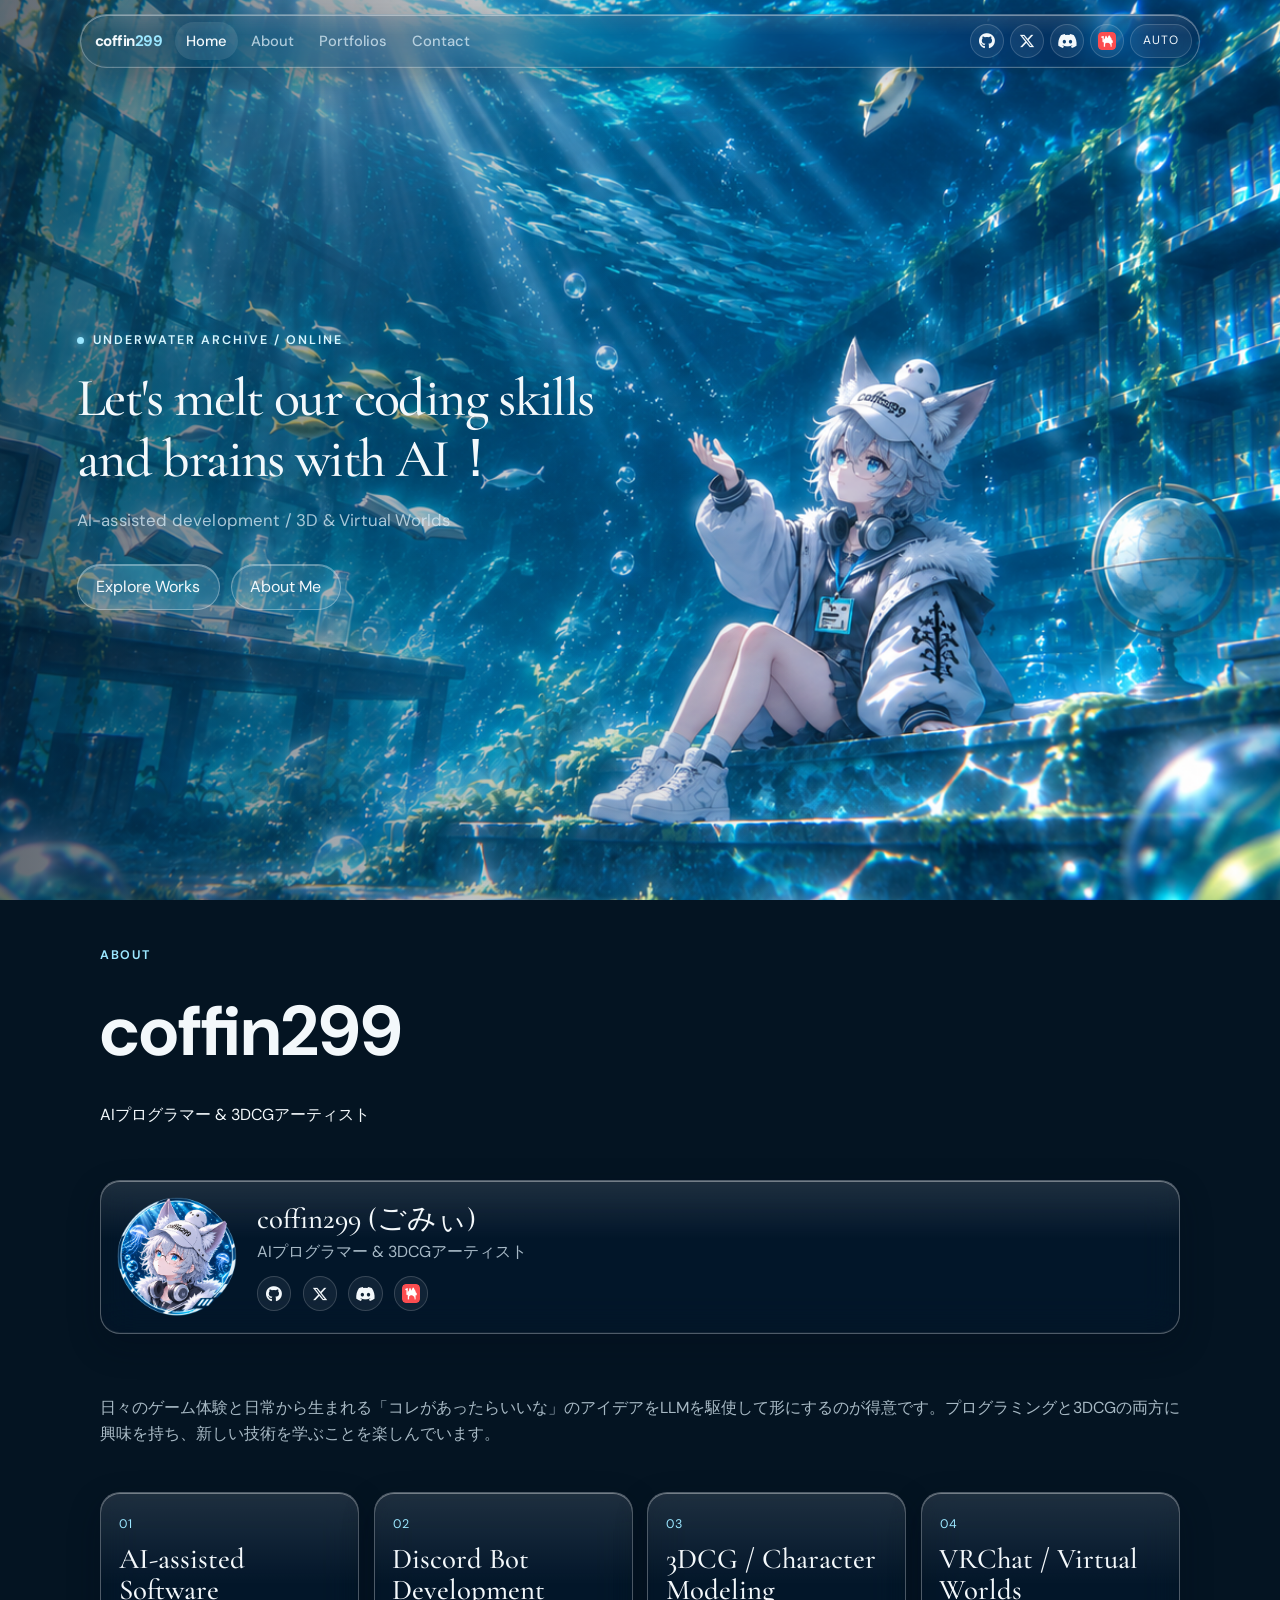
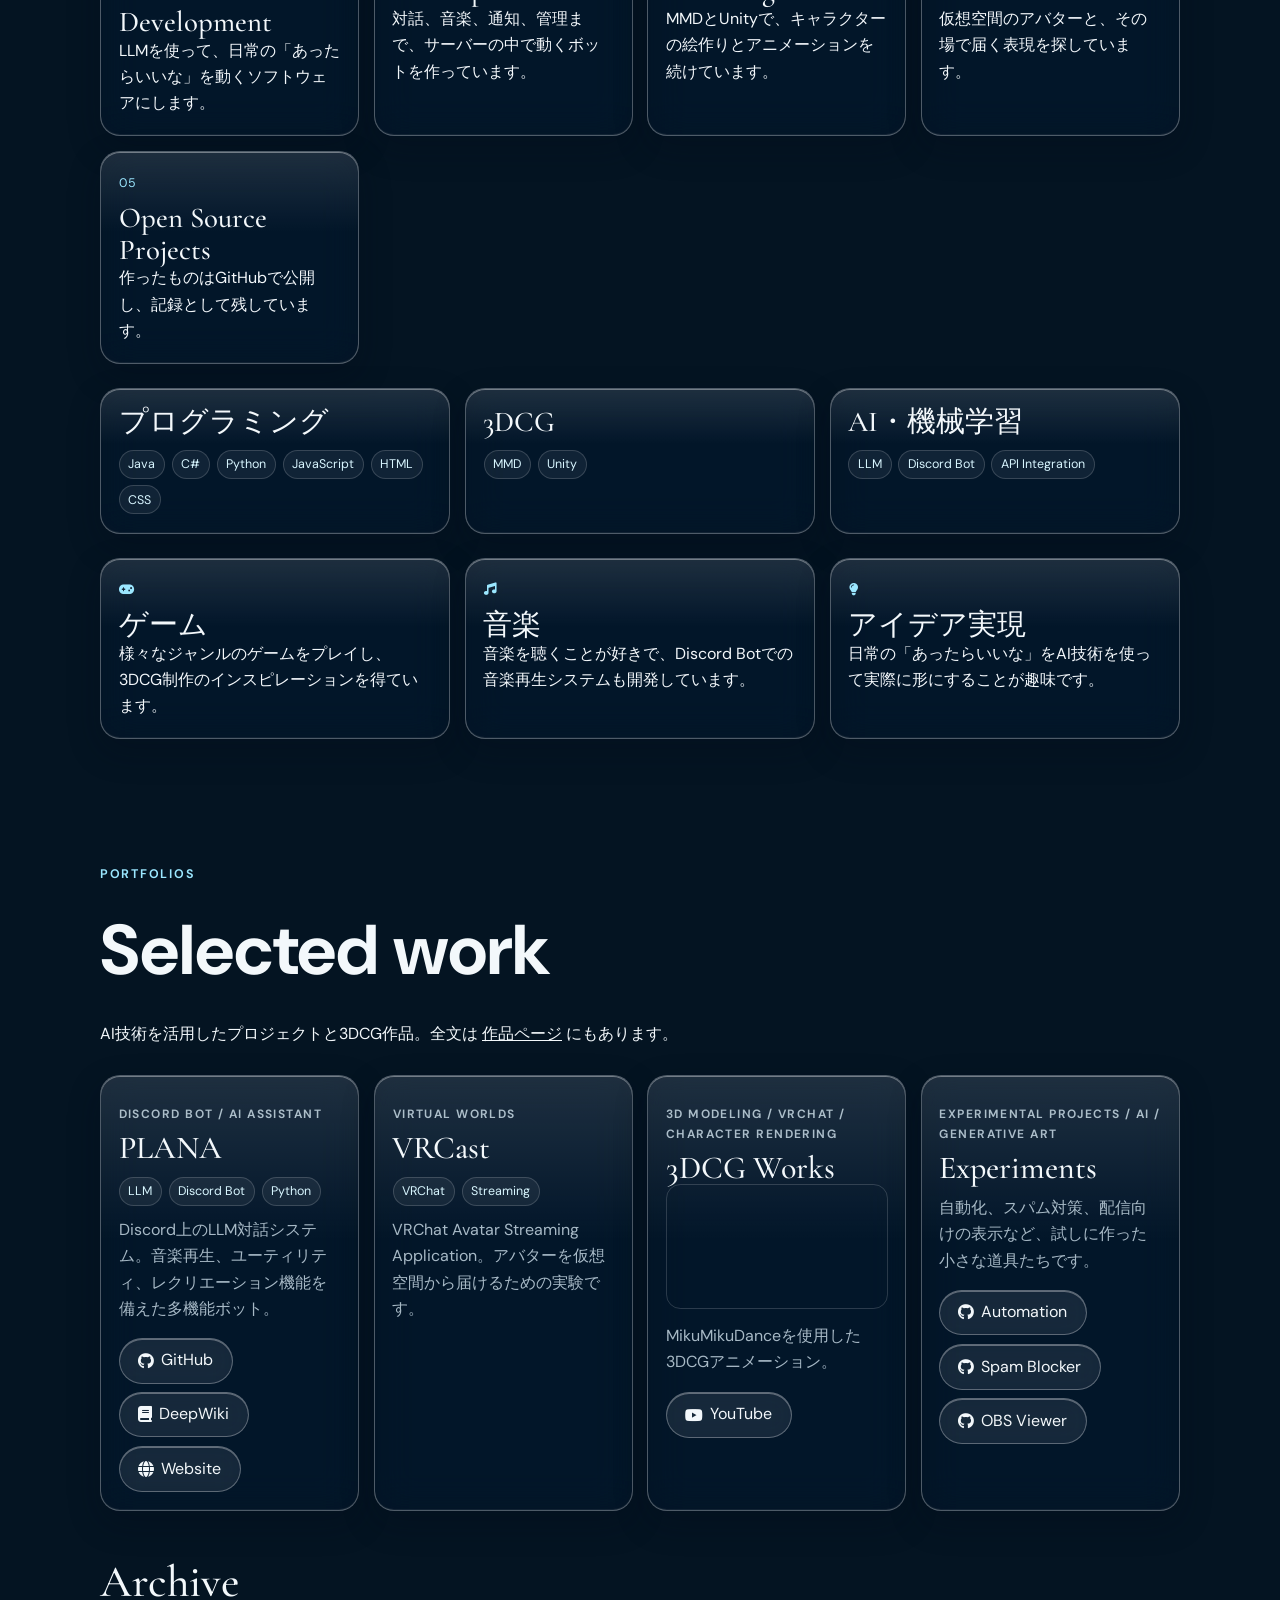
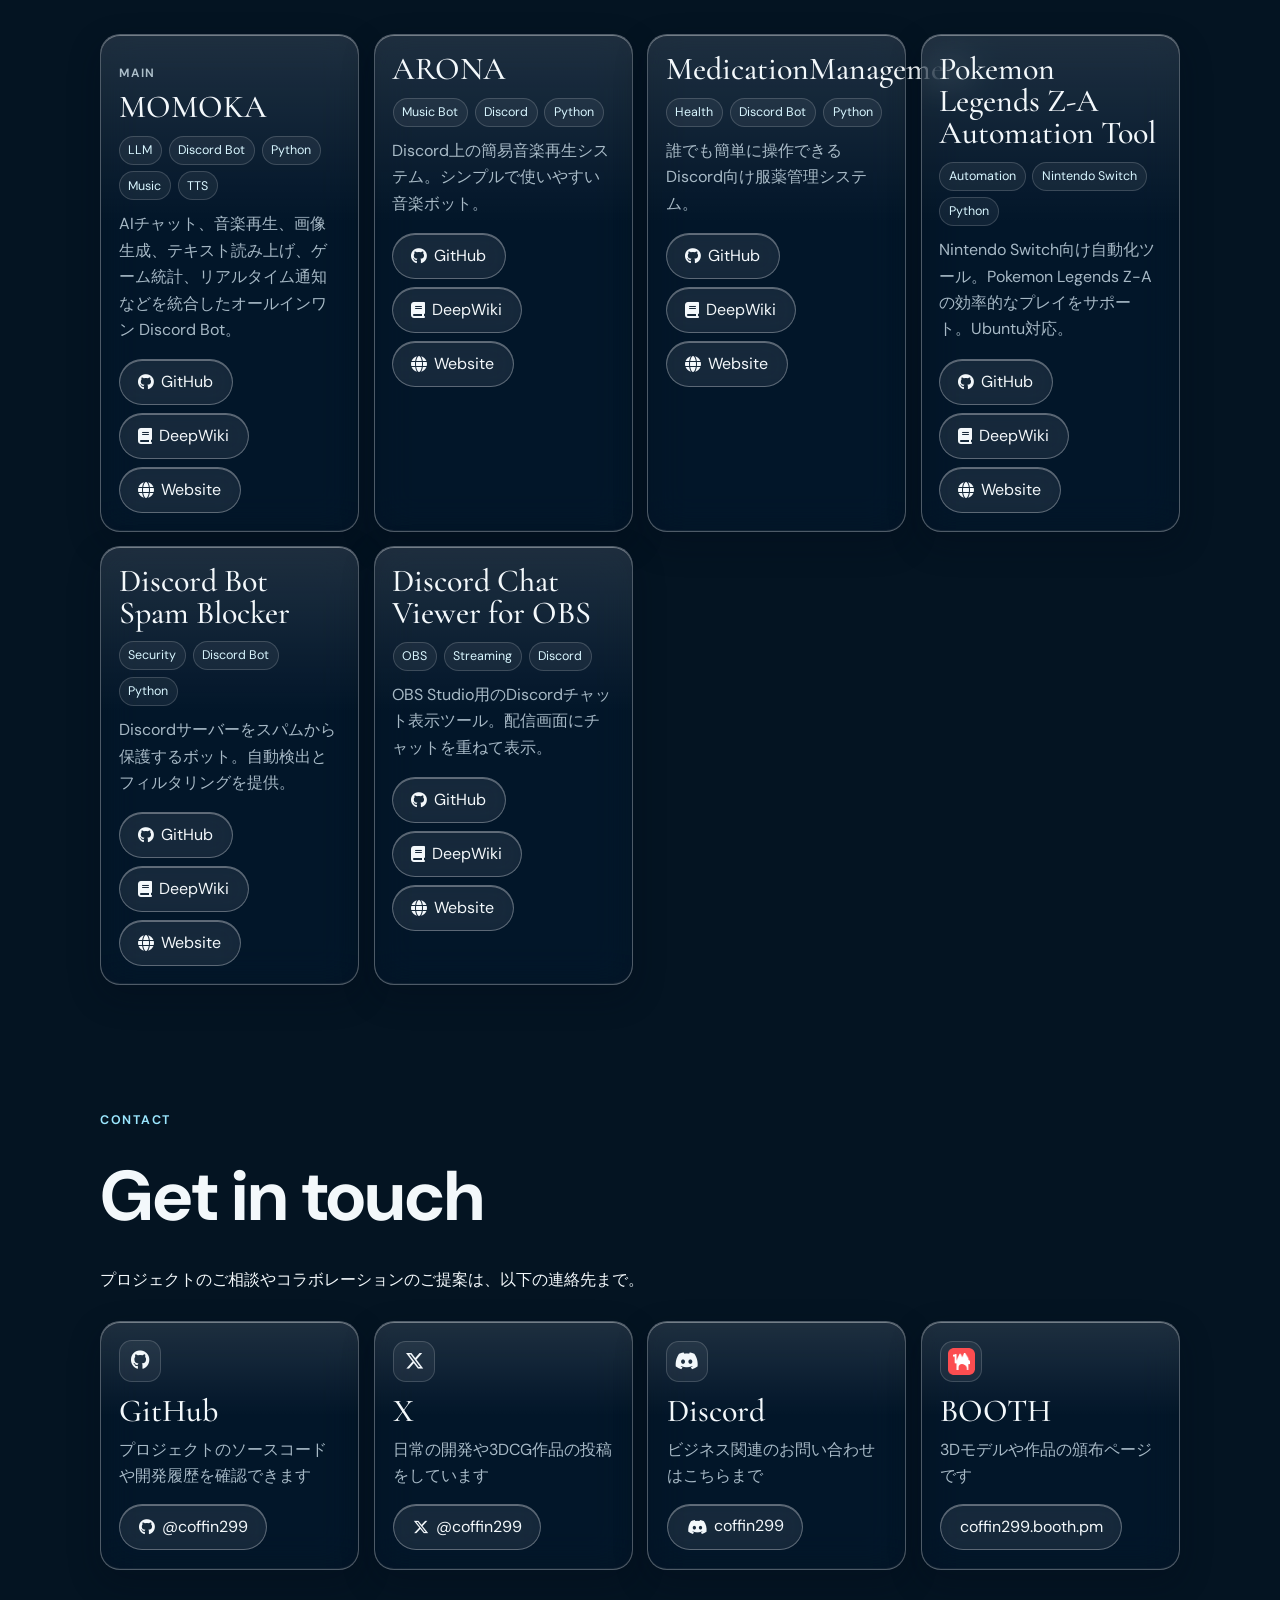
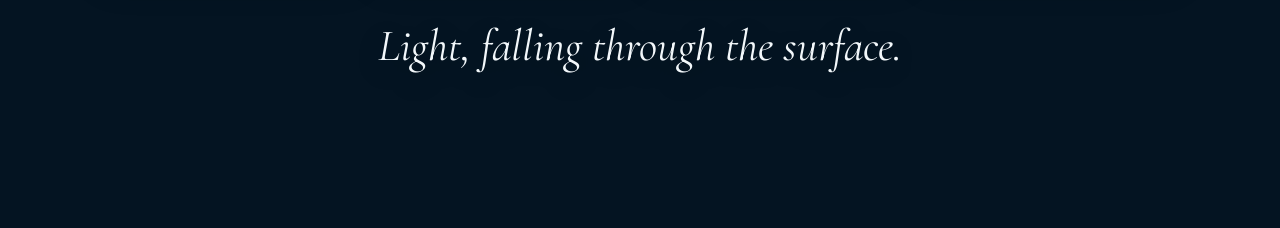
==== commit 4544bee1: "Update scene.js version to 25 in all HTML files and adjust related JavaScript imports. Modify seatSc" ====
--- a/index.html
+++ b/index.html
@@ -323,6 +323,6 @@
         </section>
     </main>
     <script src="js/app.js"></script>
-    <script type="module" src="js/scene.js?v=24"></script>
+    <script type="module" src="js/scene.js?v=25"></script>
 </body>
 </html>
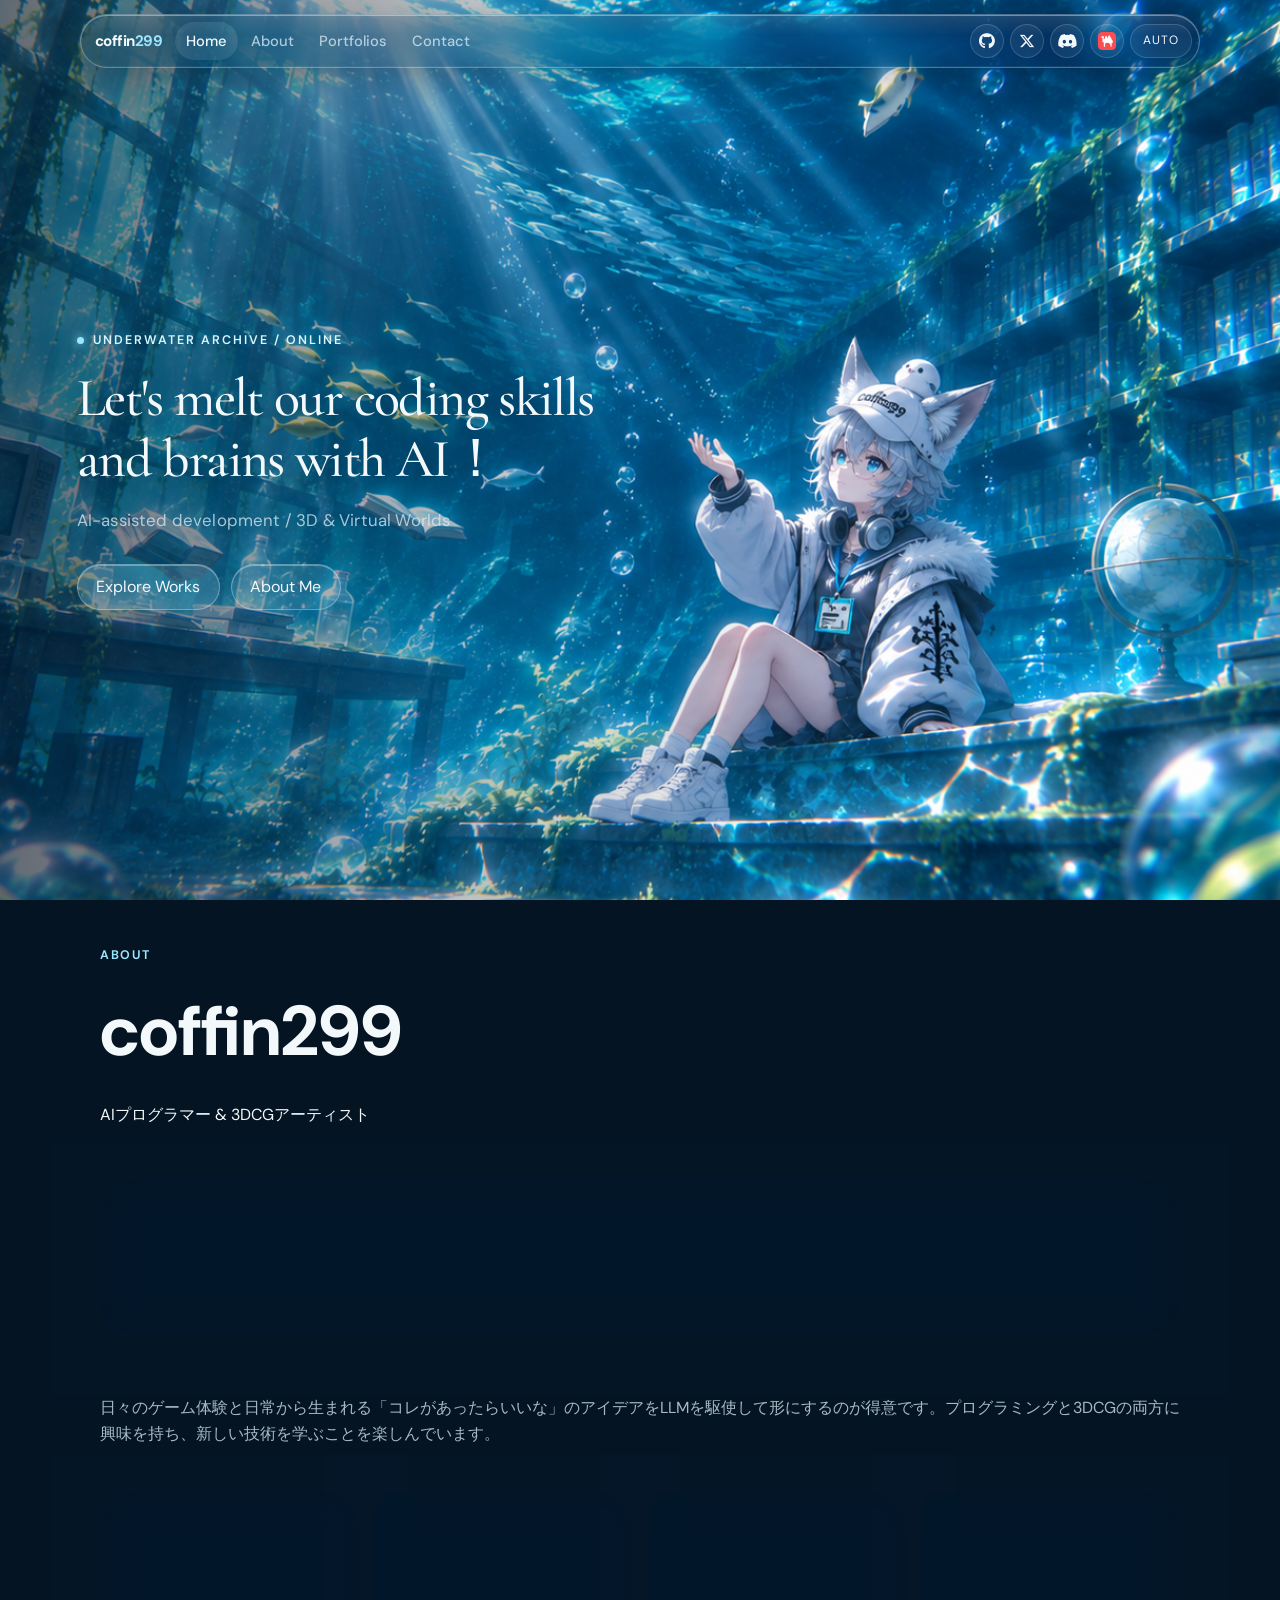
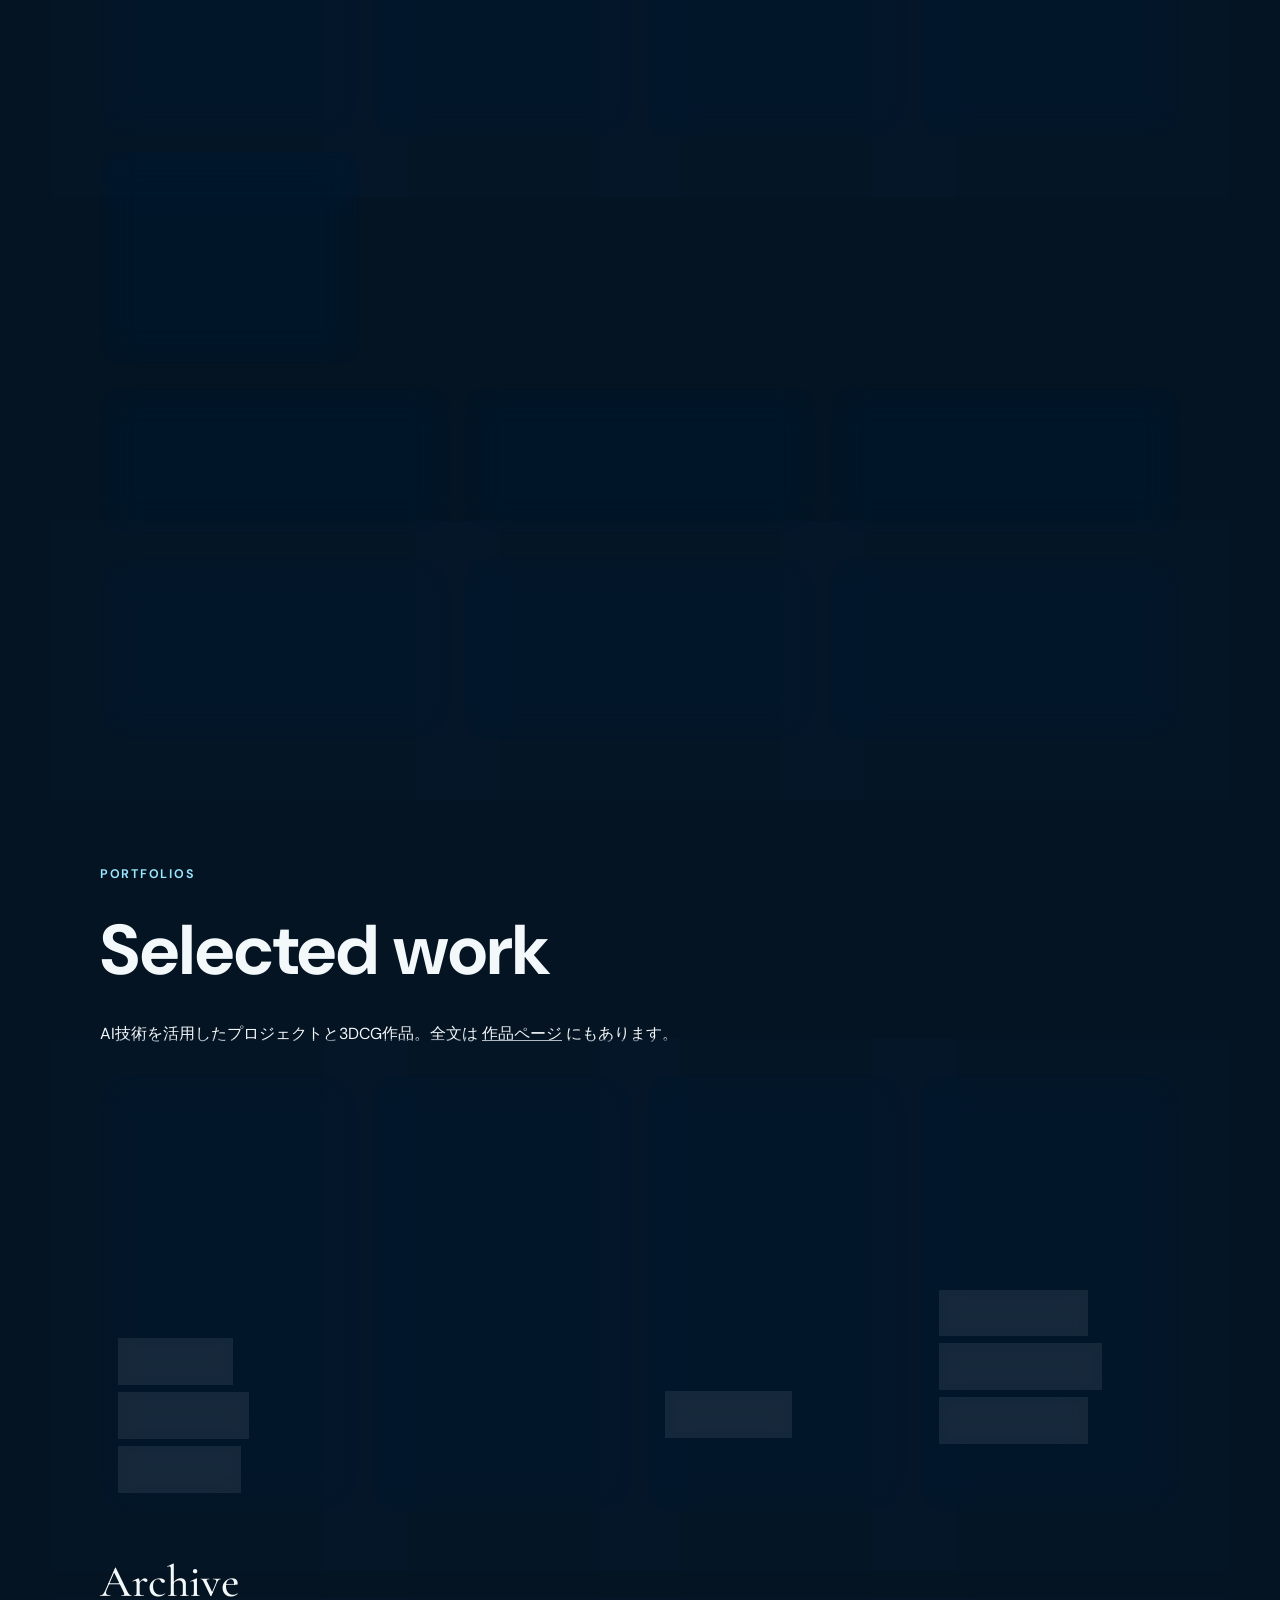
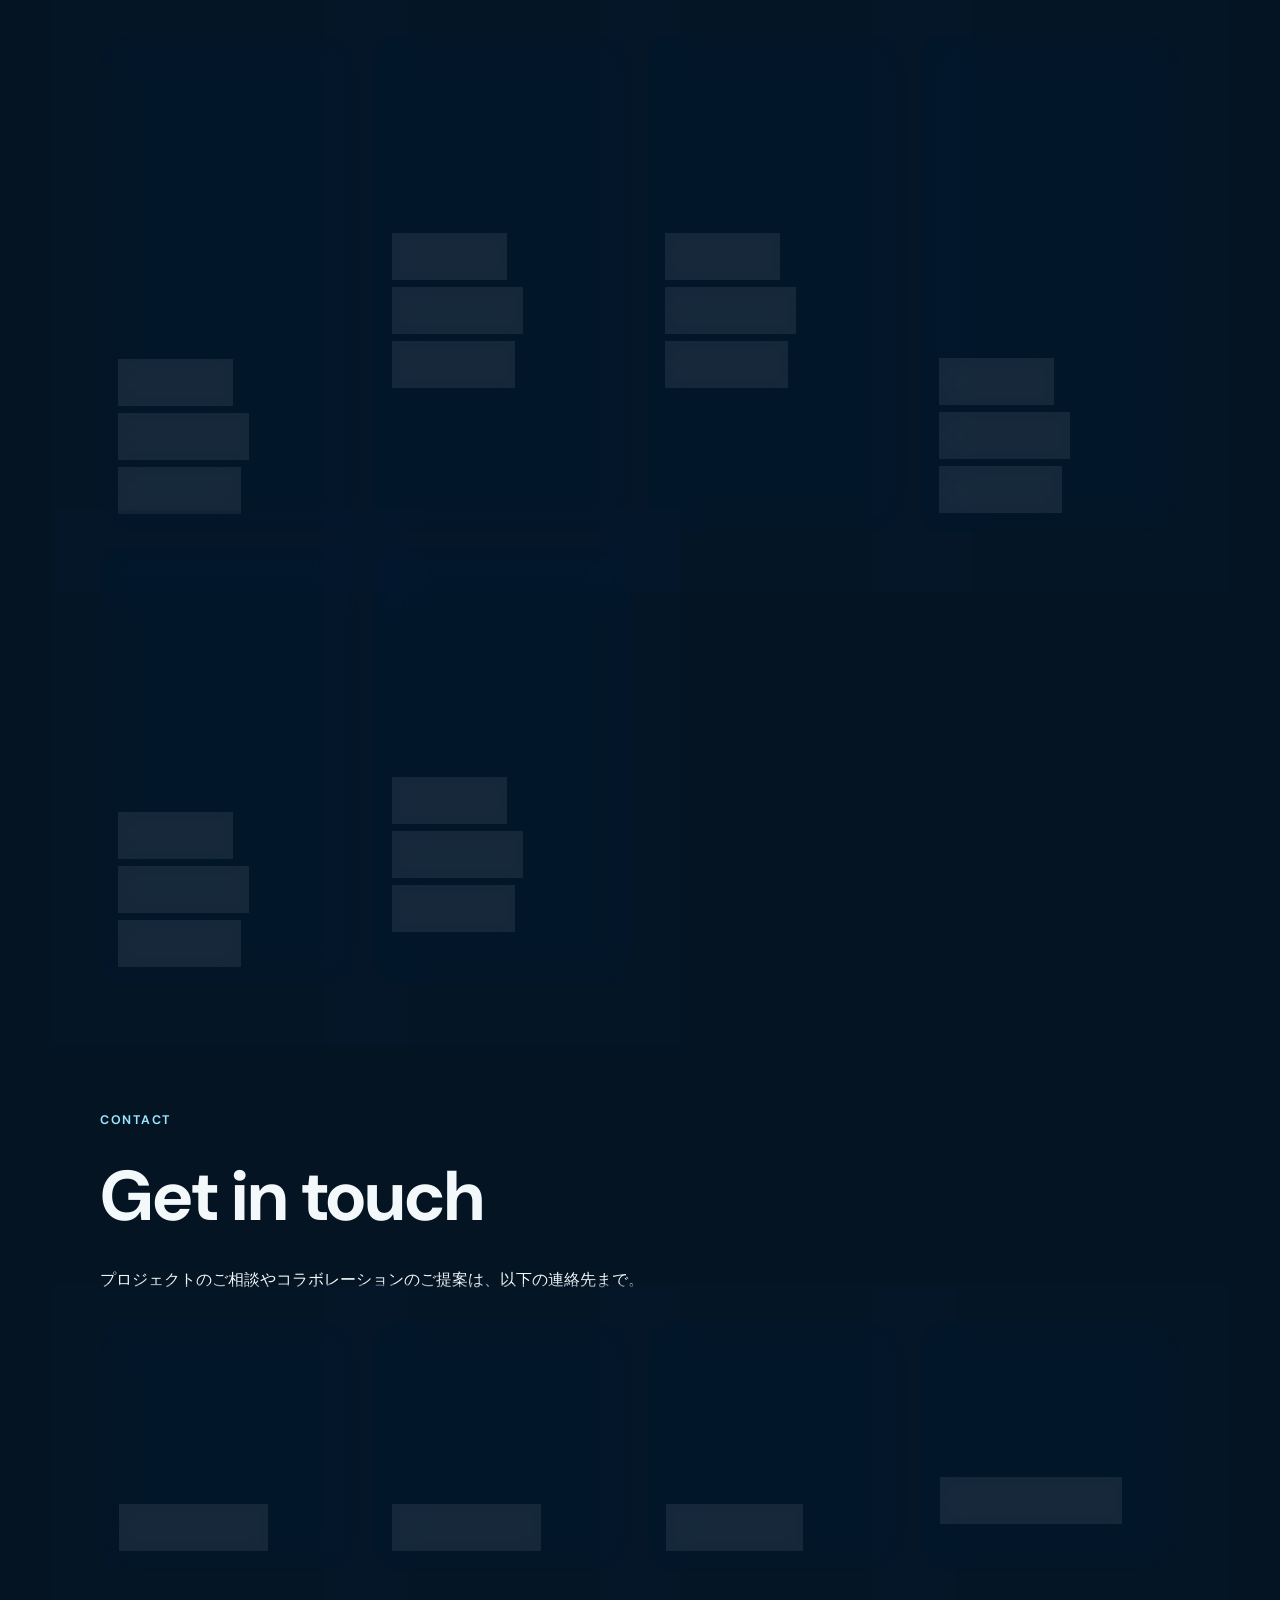
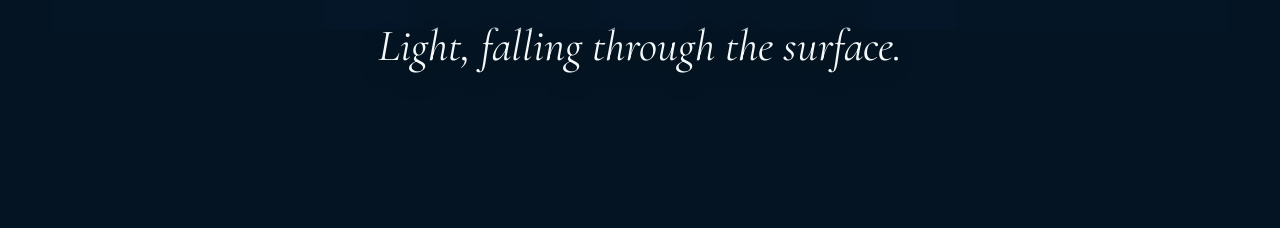
==== commit 1a5609fb: "Update scene.js version to 26 in all HTML files and adjust related JavaScript imports. Modify seatSc" ====
--- a/index.html
+++ b/index.html
@@ -78,7 +78,7 @@
     <link rel="preconnect" href="https://fonts.googleapis.com">
     <link rel="preconnect" href="https://fonts.gstatic.com" crossorigin>
     <link href="https://fonts.googleapis.com/css2?family=Cormorant+Garamond:ital,wght@0,500;0,600;1,500;1,600&family=DM+Sans:ital,opsz,wght@0,9..40,400;0,9..40,500;0,9..40,600;0,9..40,700&display=swap" rel="stylesheet">
-    <link rel="stylesheet" href="styles/styles.css">
+    <link rel="stylesheet" href="styles/styles.css?v=26">
     <link rel="stylesheet" href="styles/about.css">
     <link rel="stylesheet" href="styles/portfolios.css">
     <link rel="stylesheet" href="styles/contact.css">
@@ -311,7 +311,7 @@
                     <article class="contact-card glass">
                         <div class="contact-icon"><img src="assets/BOOTH_logo.png" alt=""></div>
                         <h3>BOOTH</h3>
-                        <p>3Dモデルや作品の頒布ページです</p>
+                        <p>作品の頒布ページです</p>
                         <a class="contact-link" href="https://coffin299.booth.pm/" target="_blank" rel="noopener noreferrer">coffin299.booth.pm</a>
                     </article>
                 </div>
@@ -323,6 +323,6 @@
         </section>
     </main>
     <script src="js/app.js"></script>
-    <script type="module" src="js/scene.js?v=25"></script>
+    <script type="module" src="js/scene.js?v=26"></script>
 </body>
 </html>
--- a/styles/styles.css
+++ b/styles/styles.css
@@ -412,12 +412,7 @@
 }
 
 [data-reveal] {
-    opacity: 0;
-    transform: translateY(18px);
-    transition: opacity 0.6s ease, transform 0.6s ease;
-}
-
-[data-reveal].is-visible {
+    /* 親を透過や移動させると、子のすりガラスが遷移の終了後にしか乗らない */
     opacity: 1;
     transform: none;
 }
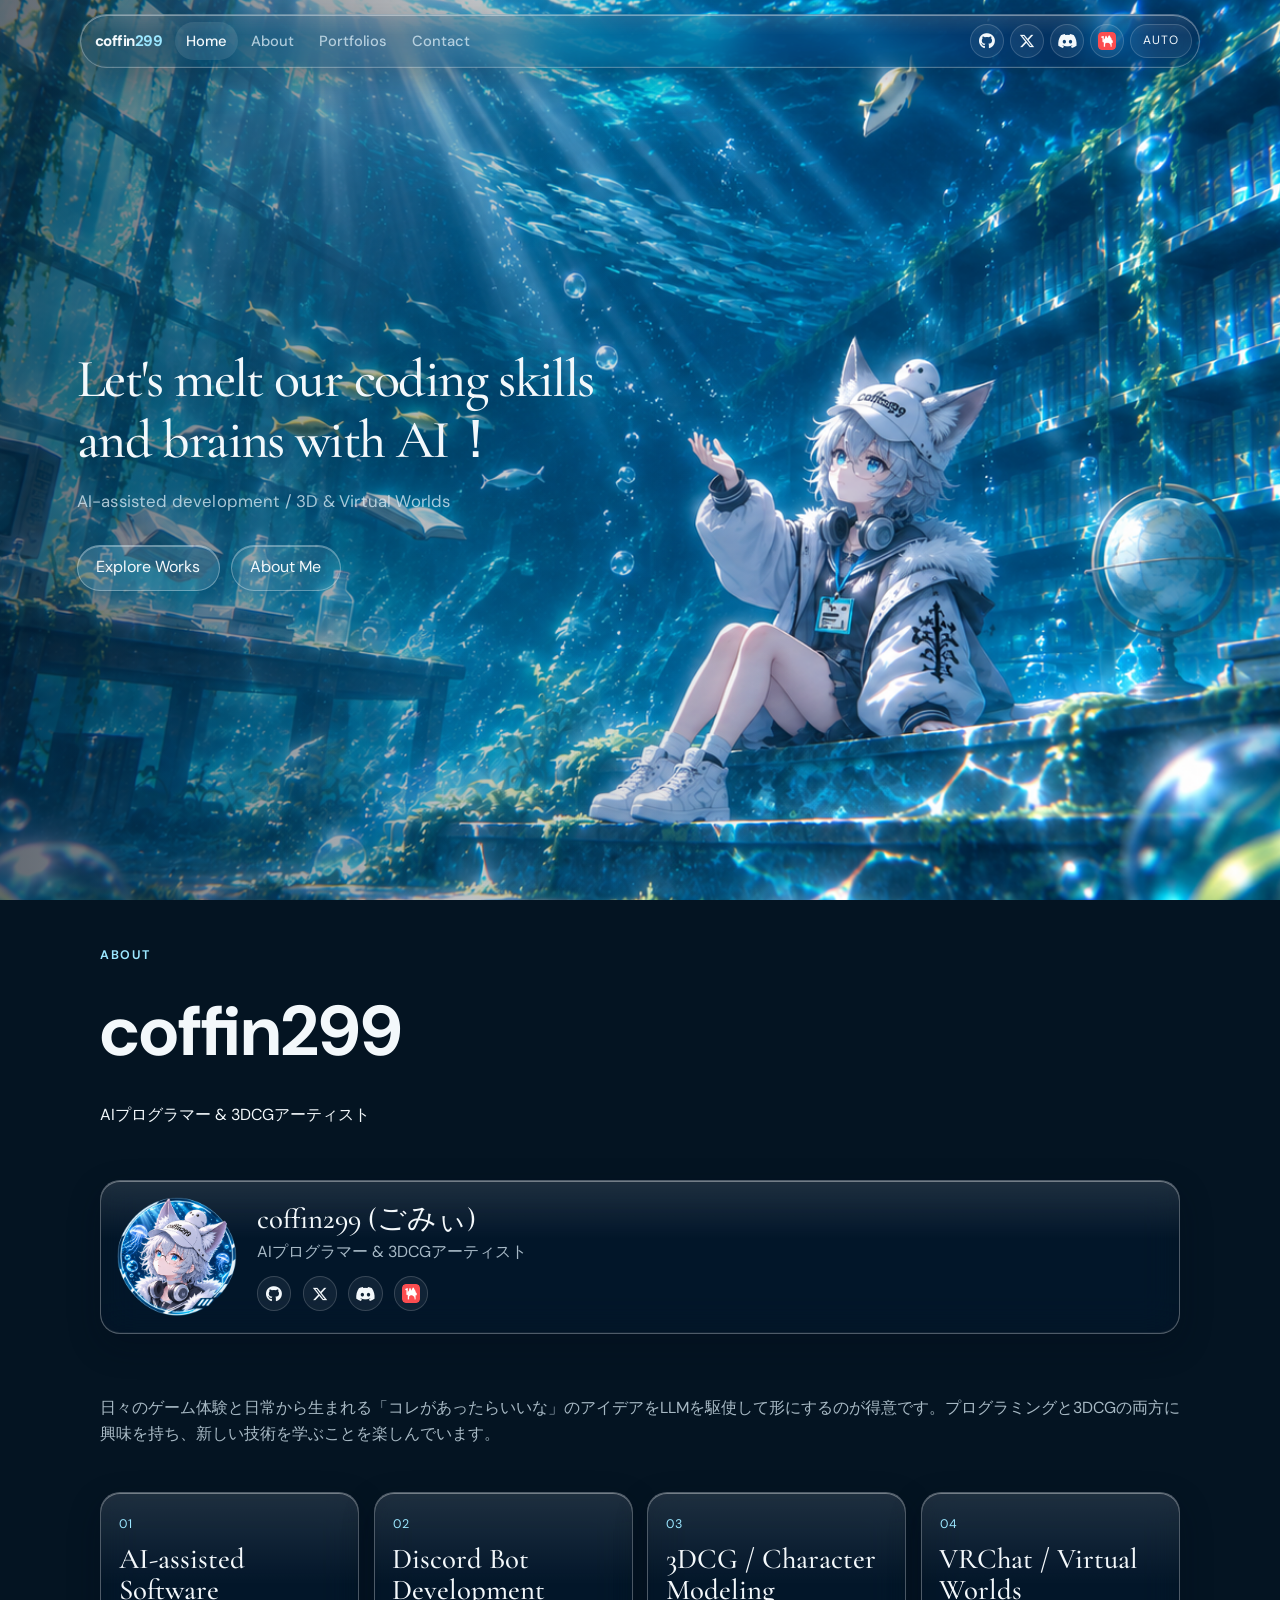
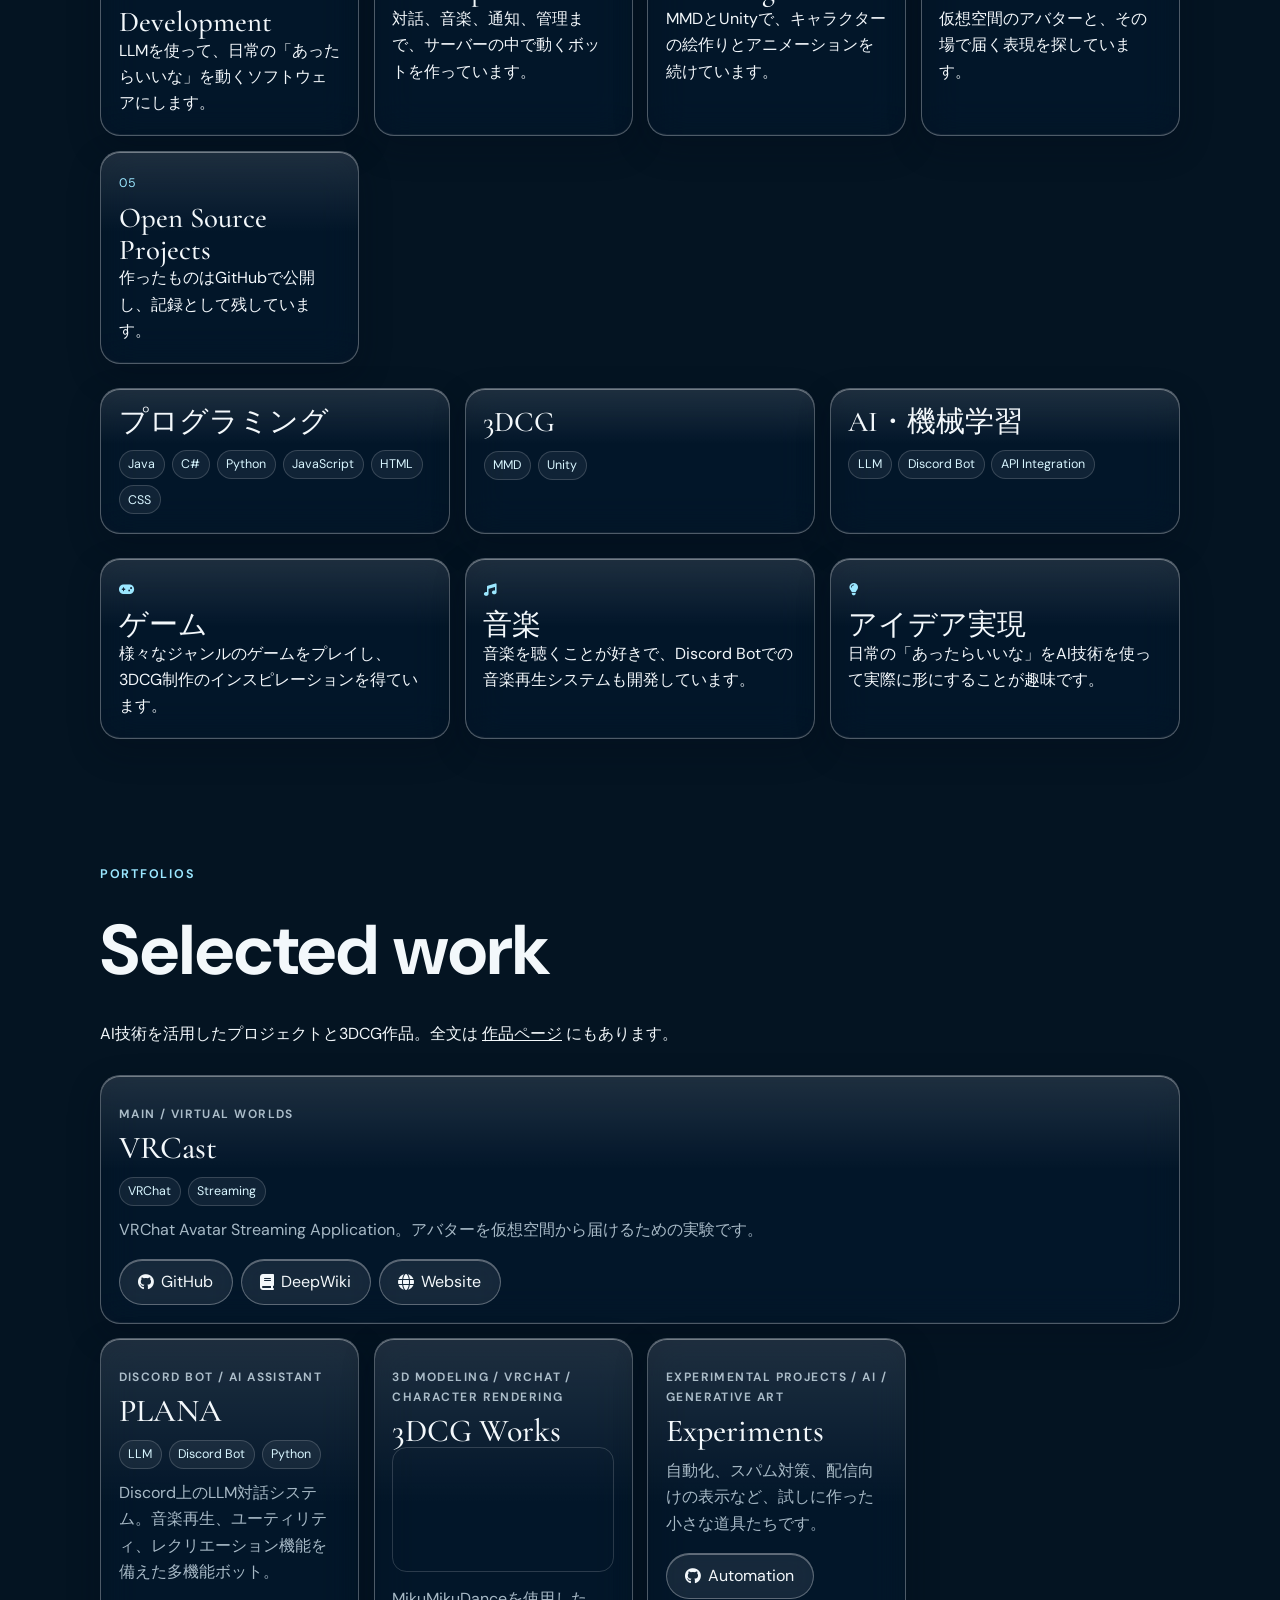
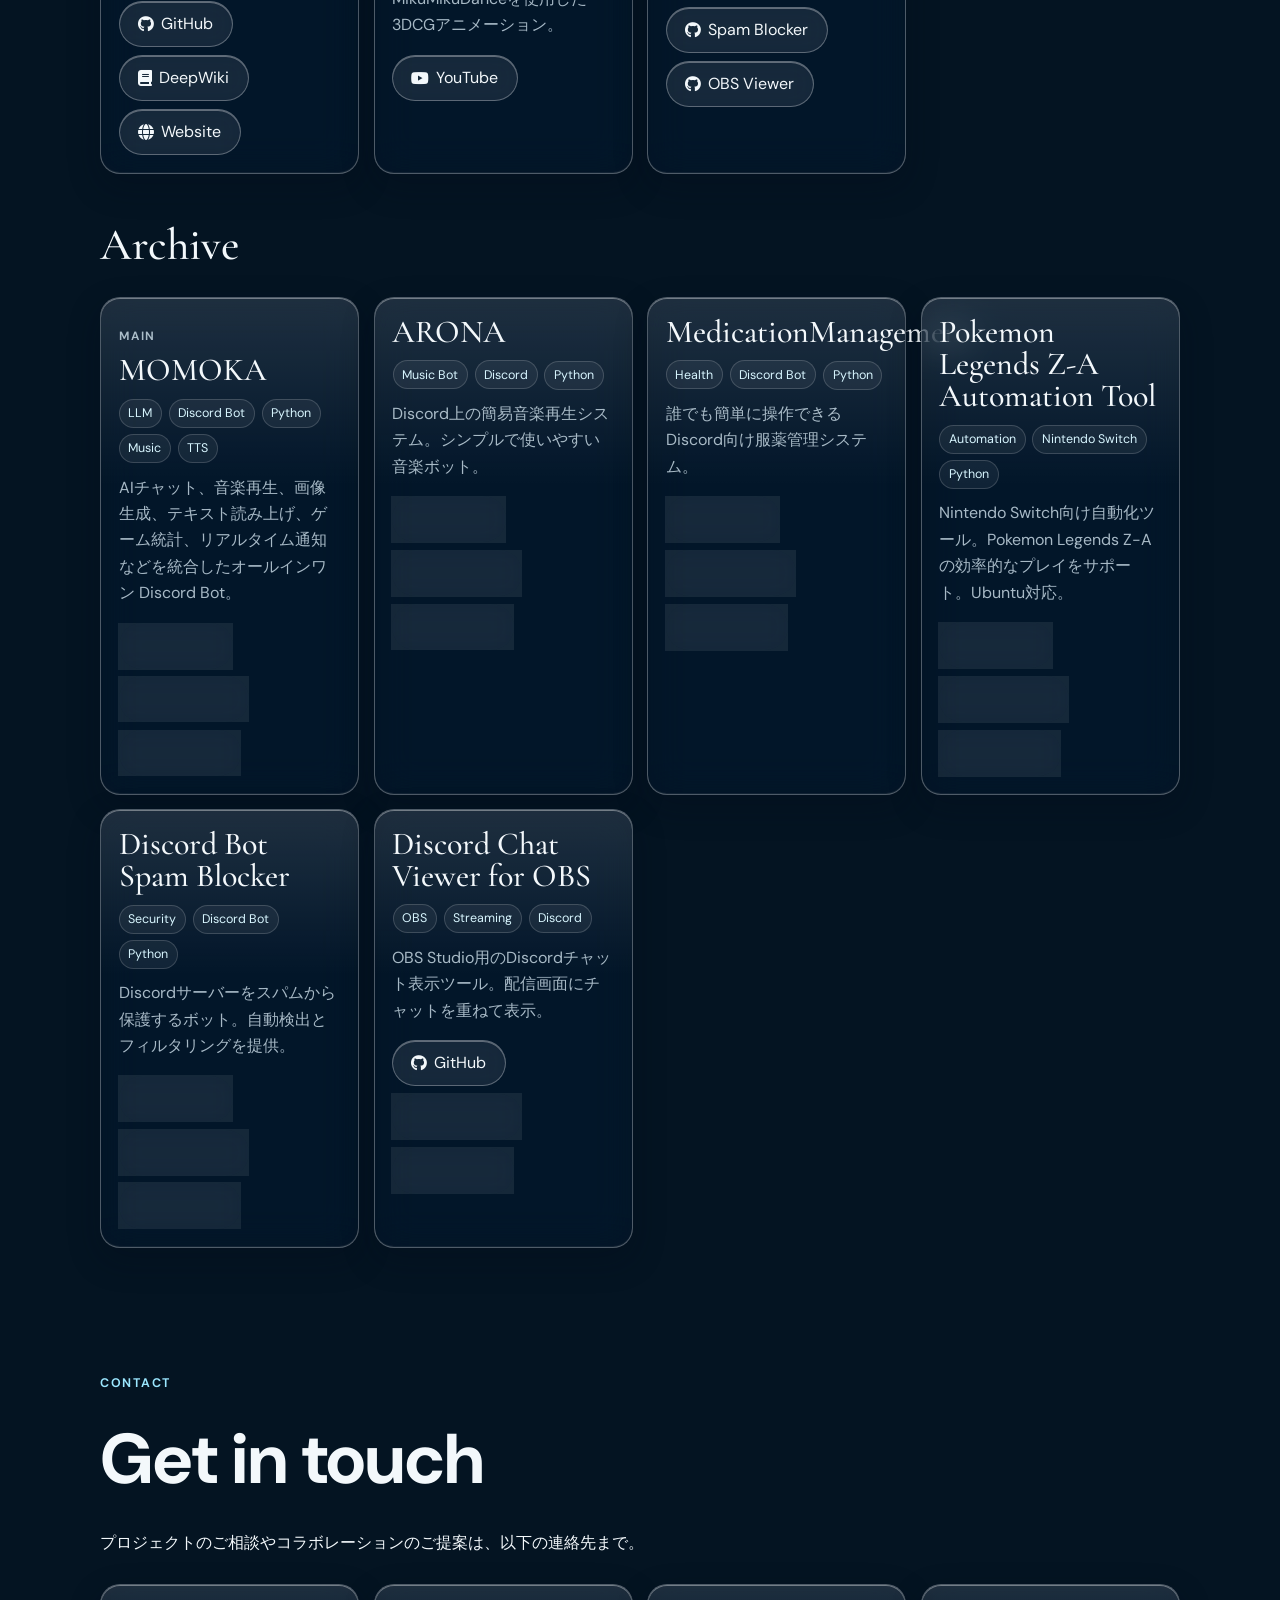
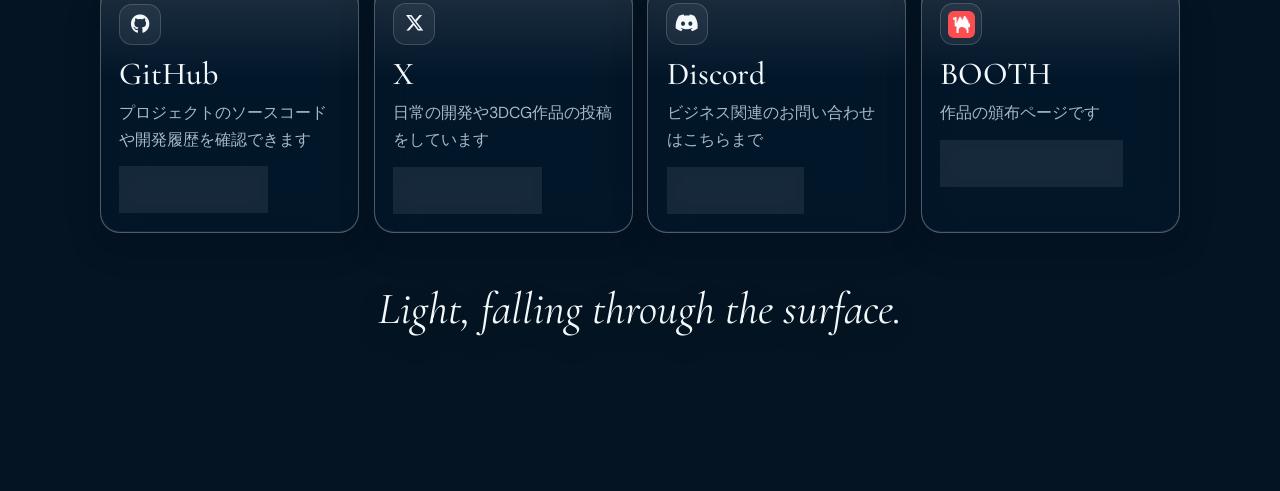
==== commit 58d732eb: "Update portfolio site with new project "VRCast" featuring VRChat Avatar Streaming Application. Adjus" ====
--- a/index.html
+++ b/index.html
@@ -78,15 +78,15 @@
     <link rel="preconnect" href="https://fonts.googleapis.com">
     <link rel="preconnect" href="https://fonts.gstatic.com" crossorigin>
     <link href="https://fonts.googleapis.com/css2?family=Cormorant+Garamond:ital,wght@0,500;0,600;1,500;1,600&family=DM+Sans:ital,opsz,wght@0,9..40,400;0,9..40,500;0,9..40,600;0,9..40,700&display=swap" rel="stylesheet">
-    <link rel="stylesheet" href="styles/styles.css?v=26">
+    <link rel="stylesheet" href="styles/styles.css?v=33">
     <link rel="stylesheet" href="styles/about.css">
-    <link rel="stylesheet" href="styles/portfolios.css">
+    <link rel="stylesheet" href="styles/portfolios.css?v=31">
     <link rel="stylesheet" href="styles/contact.css">
     <link rel="stylesheet" href="https://cdnjs.cloudflare.com/ajax/libs/font-awesome/6.5.2/css/all.min.css">
 </head>
 <body data-page="home">
     <a class="skip-link" href="#home">本文へ</a>
-    <div class="world" data-photo="assets/background.png" data-room="assets/background_parallax.png" data-avatar="assets/background_avator.png">
+    <div class="world" data-photo="assets/background.png" data-room="assets/background_parallax.png" data-avatar="assets/background_avator.png?v=2">
         <div class="world-photo" style="background-image: url('assets/background.png')"></div>
         <canvas id="world-canvas" class="world-canvas"></canvas>
         <div class="world-scrim"></div>
@@ -113,7 +113,6 @@
     <main>
         <section class="hero" id="home" aria-label="ヒーロー">
             <div class="hero-copy">
-                <p class="eyebrow"><span class="live-dot" aria-hidden="true"></span>UNDERWATER ARCHIVE / ONLINE</p>
                 <h1>Let's melt our coding skills and brains with AI！</h1>
                 <p class="lede">AI-assisted development / 3D &amp; Virtual Worlds</p>
                 <div class="hero-actions">
@@ -172,6 +171,17 @@
                     <p>AI技術を活用したプロジェクトと3DCG作品。全文は <a href="pages/portfolios/">作品ページ</a> にもあります。</p>
                 </header>
                 <div class="card-grid" data-reveal>
+                    <article class="project-card project-card-main glass">
+                        <p class="card-kicker">Main / Virtual Worlds</p>
+                        <h3>VRCast</h3>
+                        <div class="project-tags"><span class="tag">VRChat</span><span class="tag">Streaming</span></div>
+                        <p>VRChat Avatar Streaming Application。アバターを仮想空間から届けるための実験です。</p>
+                        <div class="project-footer">
+                            <a class="project-link" href="https://github.com/coffin299/VRCast" target="_blank" rel="noopener noreferrer"><i class="fab fa-github"></i> GitHub</a>
+                            <a class="project-link" href="https://deepwiki.com/coffin299/VRCast" target="_blank" rel="noopener noreferrer"><i class="fas fa-book"></i> DeepWiki</a>
+                            <a class="project-link" href="https://coffin299.github.io/VRCast/" target="_blank" rel="noopener noreferrer"><i class="fas fa-globe"></i> Website</a>
+                        </div>
+                    </article>
                     <article class="project-card glass">
                         <p class="card-kicker">Discord Bot / AI Assistant</p>
                         <h3>PLANA</h3>
@@ -182,12 +192,6 @@
                             <a class="project-link" href="https://deepwiki.com/coffin299/llmcord-JP-plana" target="_blank" rel="noopener noreferrer"><i class="fas fa-book"></i> DeepWiki</a>
                             <a class="project-link" href="https://coffin299.github.io/llmcord-JP-plana" target="_blank" rel="noopener noreferrer"><i class="fas fa-globe"></i> Website</a>
                         </div>
-                    </article>
-                    <article class="project-card glass">
-                        <p class="card-kicker">Virtual Worlds</p>
-                        <h3>VRCast</h3>
-                        <div class="project-tags"><span class="tag">VRChat</span><span class="tag">Streaming</span></div>
-                        <p>VRChat Avatar Streaming Application。アバターを仮想空間から届けるための実験です。</p>
                     </article>
                     <article class="project-card glass">
                         <p class="card-kicker">3D Modeling / VRChat / Character Rendering</p>
@@ -317,12 +321,12 @@
                 </div>
                 <p class="closing-line">Light, falling through the surface.</p>
                 <div class="visitor-counter">
-                    <img src="https://count.getloli.com/get/@coffin299portfolio?theme=moebooru" alt="Visitor Counter" class="counter-image" onerror="this.style.display='none'">
+                    <img src="https://count.getloli.com/get/@coffin299portfolio?theme=moebooru&darkmode=0" alt="Visitor Counter" class="counter-image" onerror="this.style.display='none'">
                 </div>
             </div>
         </section>
     </main>
     <script src="js/app.js"></script>
-    <script type="module" src="js/scene.js?v=26"></script>
+    <script type="module" src="js/scene.js?v=33"></script>
 </body>
 </html>
--- a/styles/styles.css
+++ b/styles/styles.css
@@ -270,26 +270,6 @@
     animation: rise-in 0.9s ease both;
 }
 
-.eyebrow {
-    display: flex;
-    align-items: center;
-    gap: 0.55rem;
-    margin-bottom: 1.1rem;
-    color: var(--accent-strong);
-    font-size: 0.78rem;
-    font-weight: 600;
-    letter-spacing: 0.16em;
-}
-
-.live-dot {
-    width: 0.45rem;
-    height: 0.45rem;
-    border-radius: 50%;
-    background: var(--accent);
-    box-shadow: 0 0 10px var(--accent);
-    animation: pulse 2.8s ease-in-out infinite;
-}
-
 .hero h1,
 .page-title {
     font-family: var(--font-display);
@@ -471,16 +451,6 @@
     }
 }
 
-@keyframes pulse {
-    0%,
-    100% {
-        opacity: 0.4;
-    }
-    50% {
-        opacity: 1;
-    }
-}
-
 @media (max-width: 800px) {
     .nav-float {
         top: 0.45rem;
@@ -538,7 +508,6 @@
     }
 
     .hero-copy,
-    .live-dot,
     [data-reveal] {
         animation: none;
         opacity: 1;
--- a/styles/portfolios.css
+++ b/styles/portfolios.css
@@ -6,6 +6,15 @@
     display: grid;
     grid-template-columns: repeat(auto-fit, minmax(240px, 1fr));
     gap: 0.9rem;
+}
+
+.project-card-main {
+    grid-column: 1 / -1;
+    padding: 1.45rem 1.5rem 1.25rem;
+}
+
+.project-card-main h3 {
+    font-size: clamp(2.6rem, 5vw, 3.6rem);
 }
 
 .project-card,
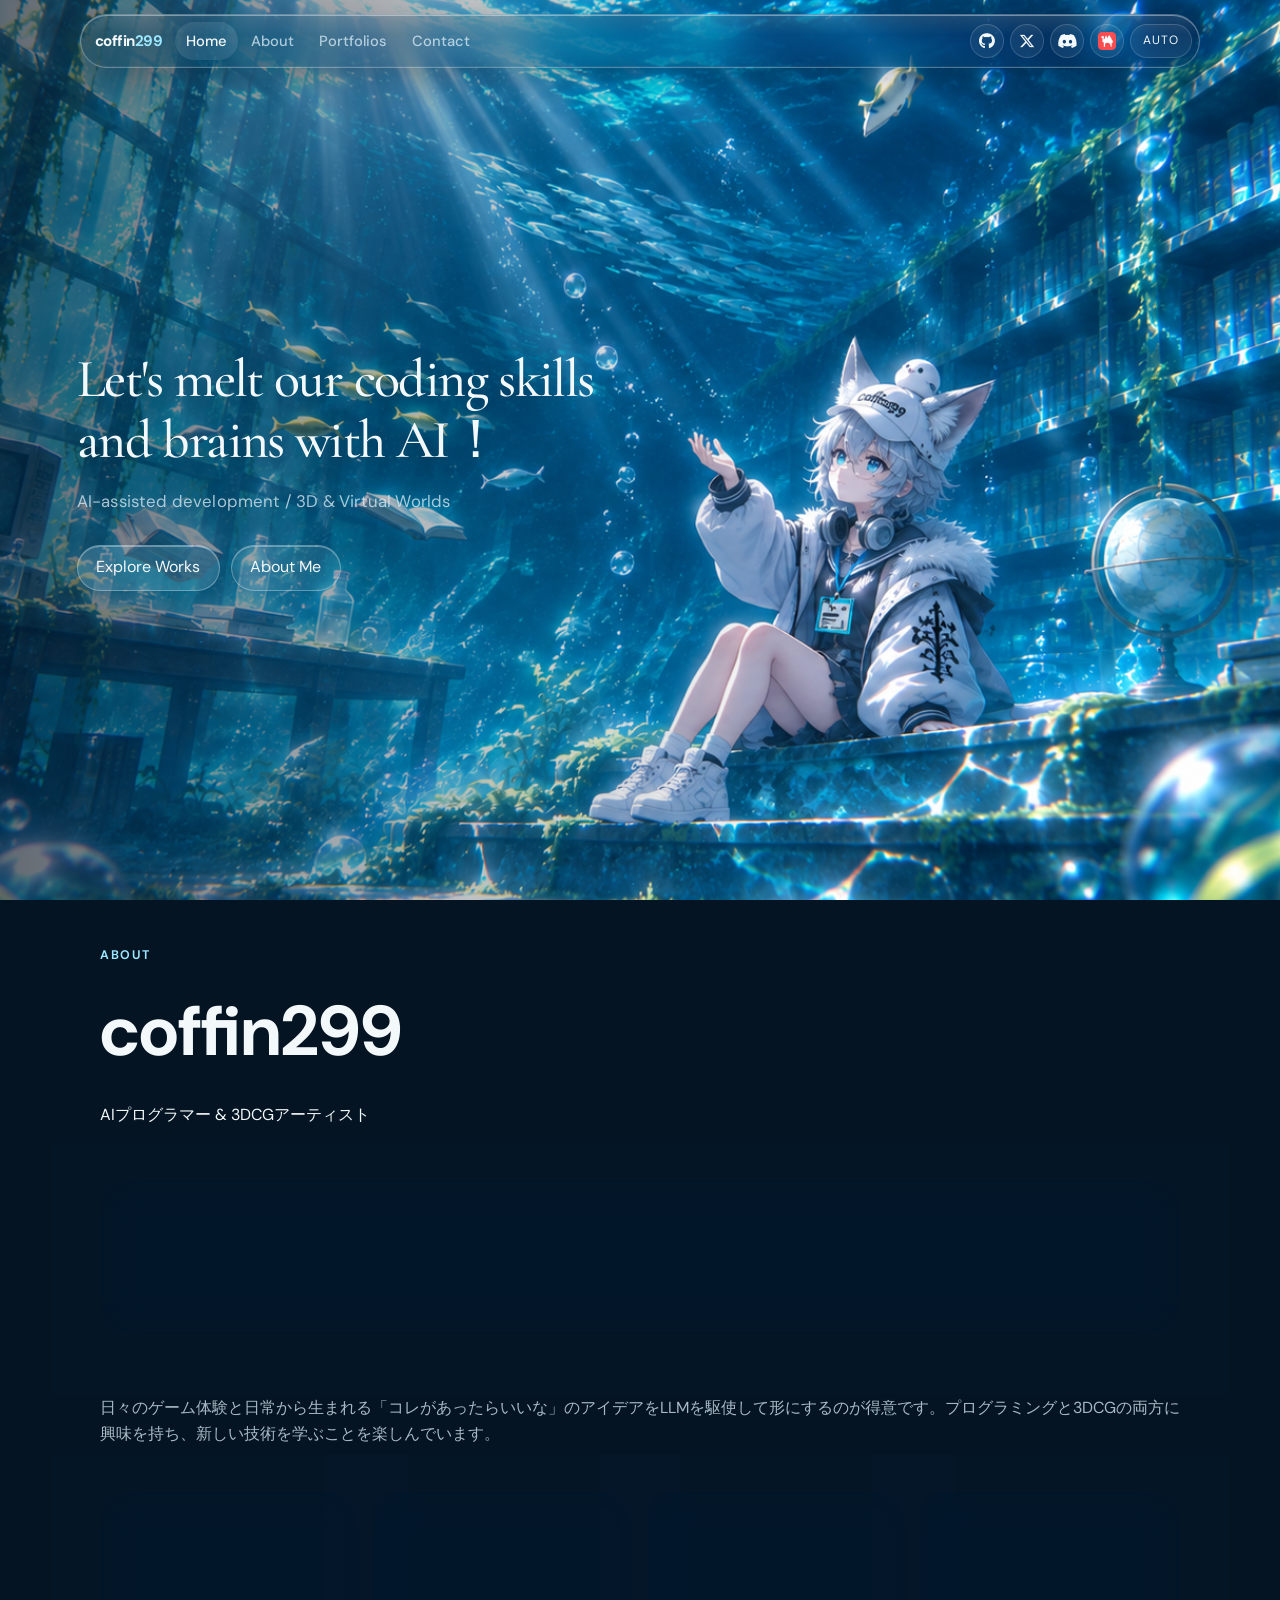
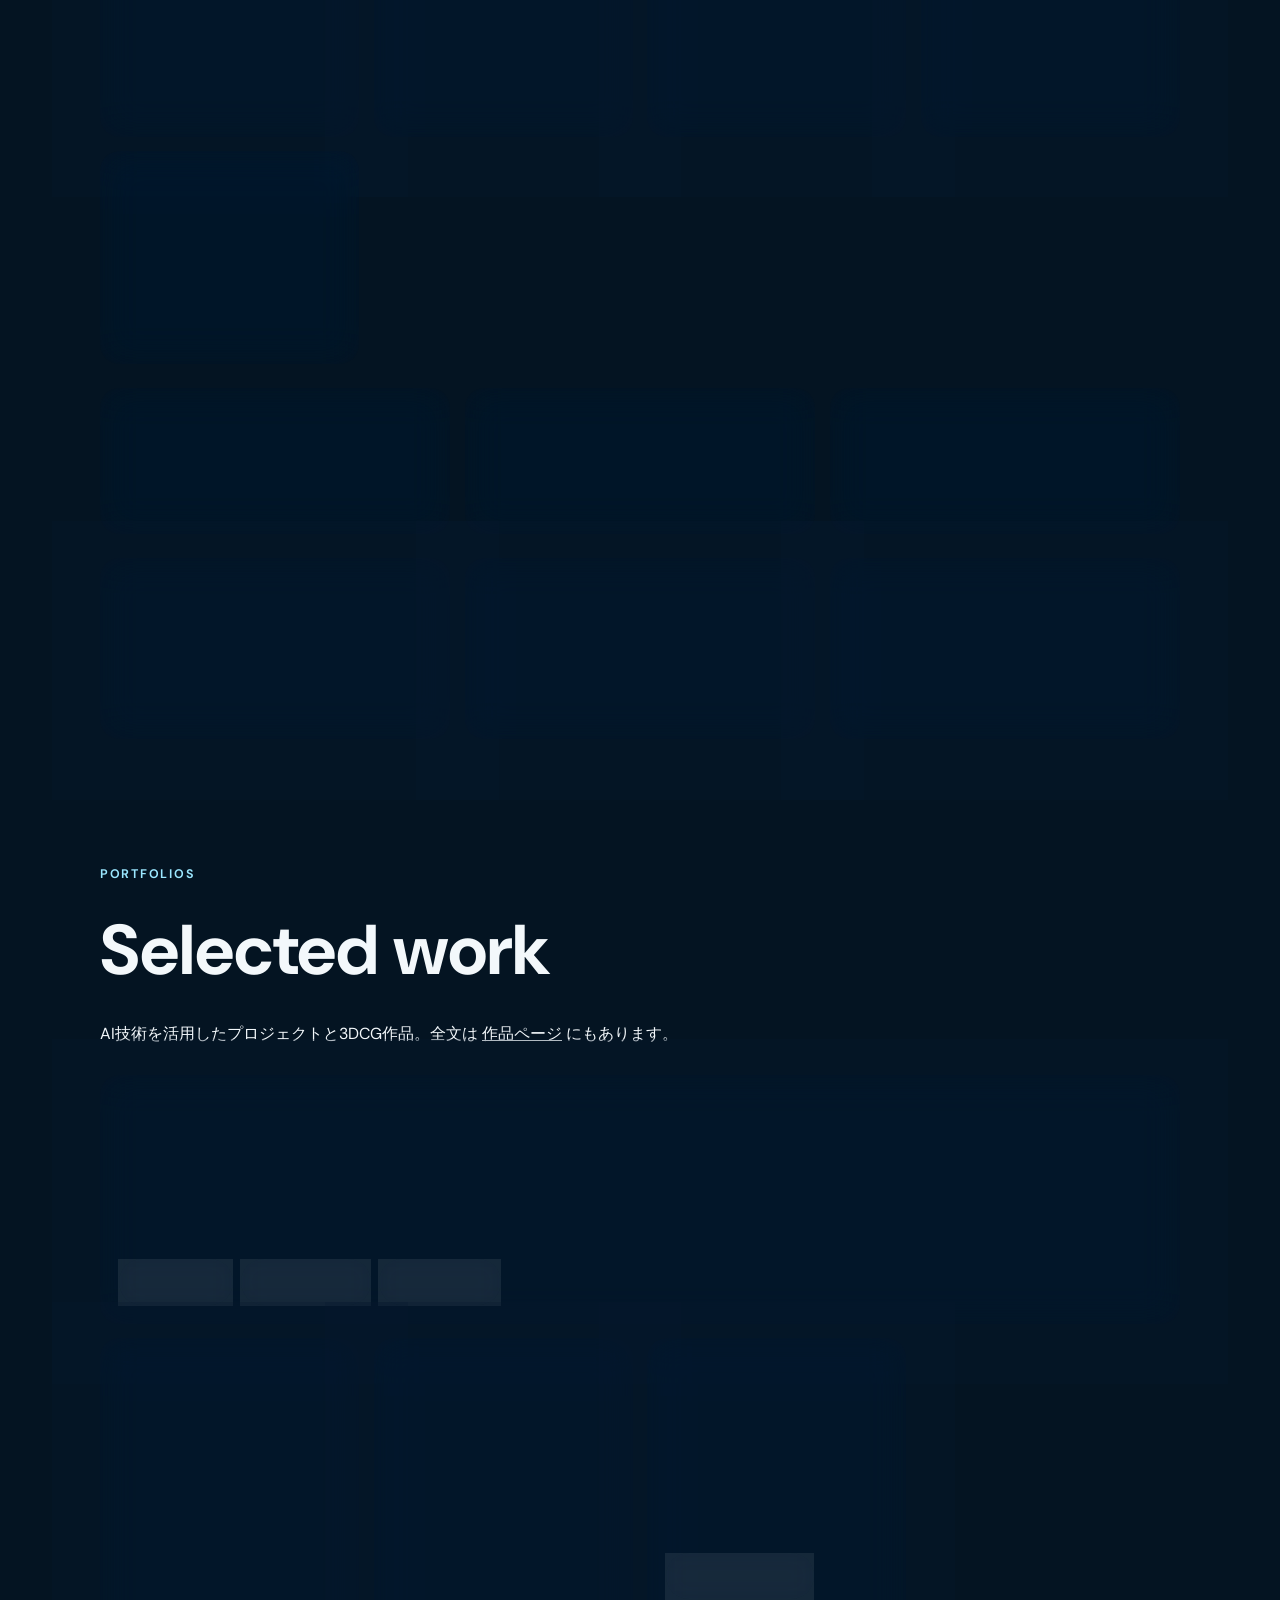
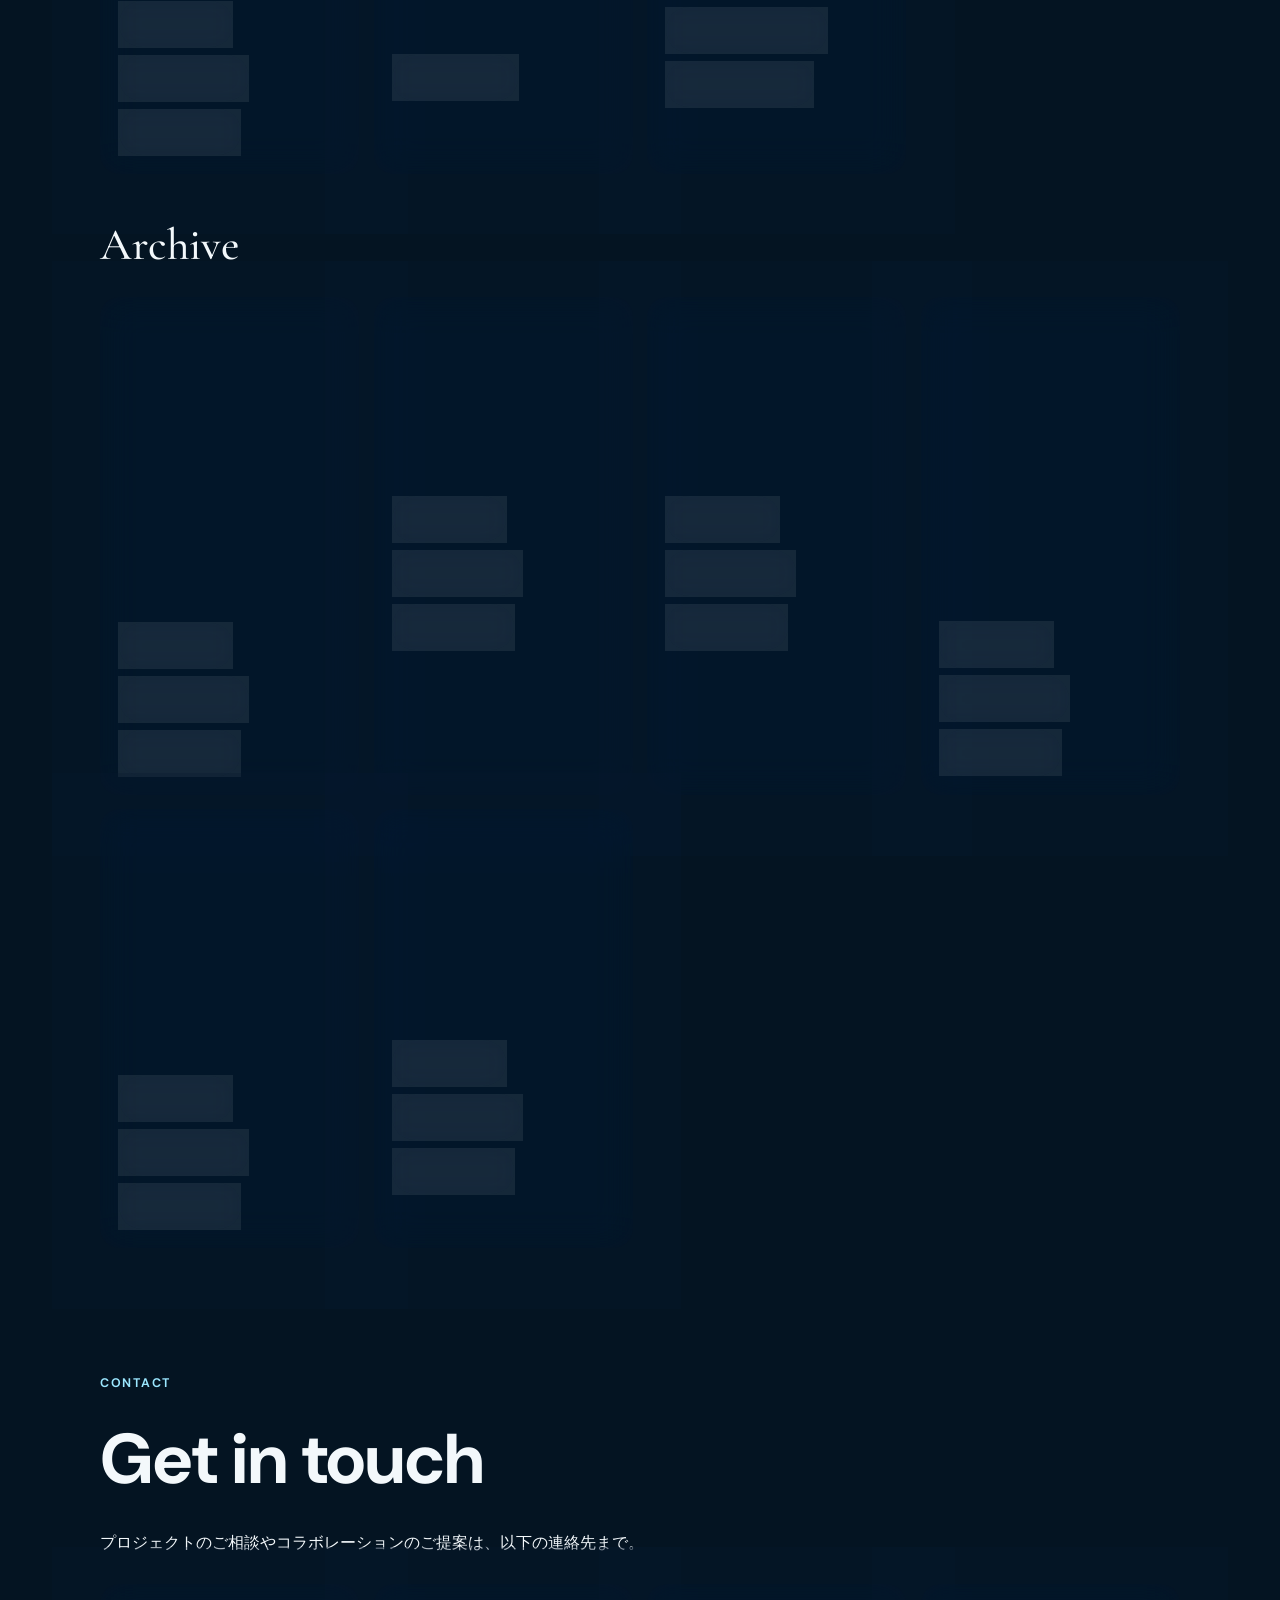
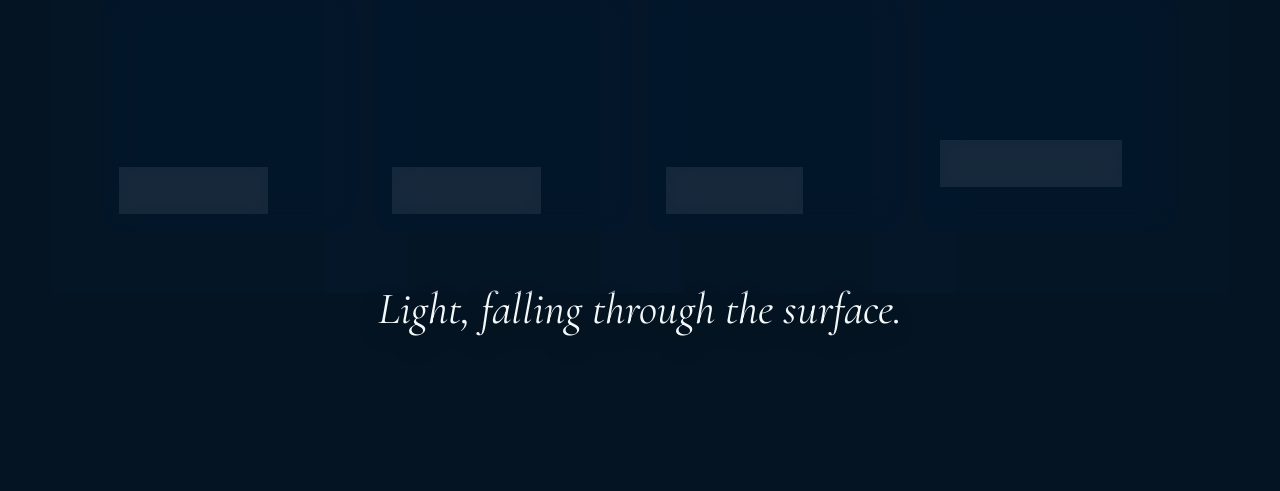
==== commit 7294aea3: "Update profile image and favicon references in HTML and text files. Adjust stylesheet versioning for" ====
--- a/index.html
+++ b/index.html
@@ -50,7 +50,7 @@
         "alternateName": "ごみぃ",
         "description": "AIプログラマー & 3DCGアーティスト",
         "url": "https://coffin299.net/",
-        "image": "https://coffin299.net/photos/icon.png",
+        "image": "https://coffin299.net/photos/coffin299.gif",
         "sameAs": [
             "https://github.com/coffin299",
             "https://x.com/coffin299",
@@ -79,7 +79,7 @@
     <link rel="preconnect" href="https://fonts.gstatic.com" crossorigin>
     <link href="https://fonts.googleapis.com/css2?family=Cormorant+Garamond:ital,wght@0,500;0,600;1,500;1,600&family=DM+Sans:ital,opsz,wght@0,9..40,400;0,9..40,500;0,9..40,600;0,9..40,700&display=swap" rel="stylesheet">
     <link rel="stylesheet" href="styles/styles.css?v=33">
-    <link rel="stylesheet" href="styles/about.css">
+    <link rel="stylesheet" href="styles/about.css?v=2">
     <link rel="stylesheet" href="styles/portfolios.css?v=31">
     <link rel="stylesheet" href="styles/contact.css">
     <link rel="stylesheet" href="https://cdnjs.cloudflare.com/ajax/libs/font-awesome/6.5.2/css/all.min.css">
@@ -130,7 +130,7 @@
                     <p>AIプログラマー &amp; 3DCGアーティスト</p>
                 </header>
                 <div class="profile-block glass" data-reveal>
-                    <img src="photos/icon.png" alt="coffin299" class="profile-image">
+                    <img src="photos/coffin299.gif" alt="coffin299" class="profile-image">
                     <div>
                         <h3 class="profile-name">coffin299 (ごみぃ)</h3>
                         <p class="profile-title">AIプログラマー &amp; 3DCGアーティスト</p>
@@ -327,6 +327,6 @@
         </section>
     </main>
     <script src="js/app.js"></script>
-    <script type="module" src="js/scene.js?v=33"></script>
+    <script type="module" src="js/scene.js?v=34"></script>
 </body>
 </html>
--- a/styles/about.css
+++ b/styles/about.css
@@ -14,7 +14,7 @@
     width: 7.5rem;
     height: 7.5rem;
     object-fit: cover;
-    border-radius: 50%;
+    border-radius: 1.1rem;
     position: relative;
     z-index: 1;
 }
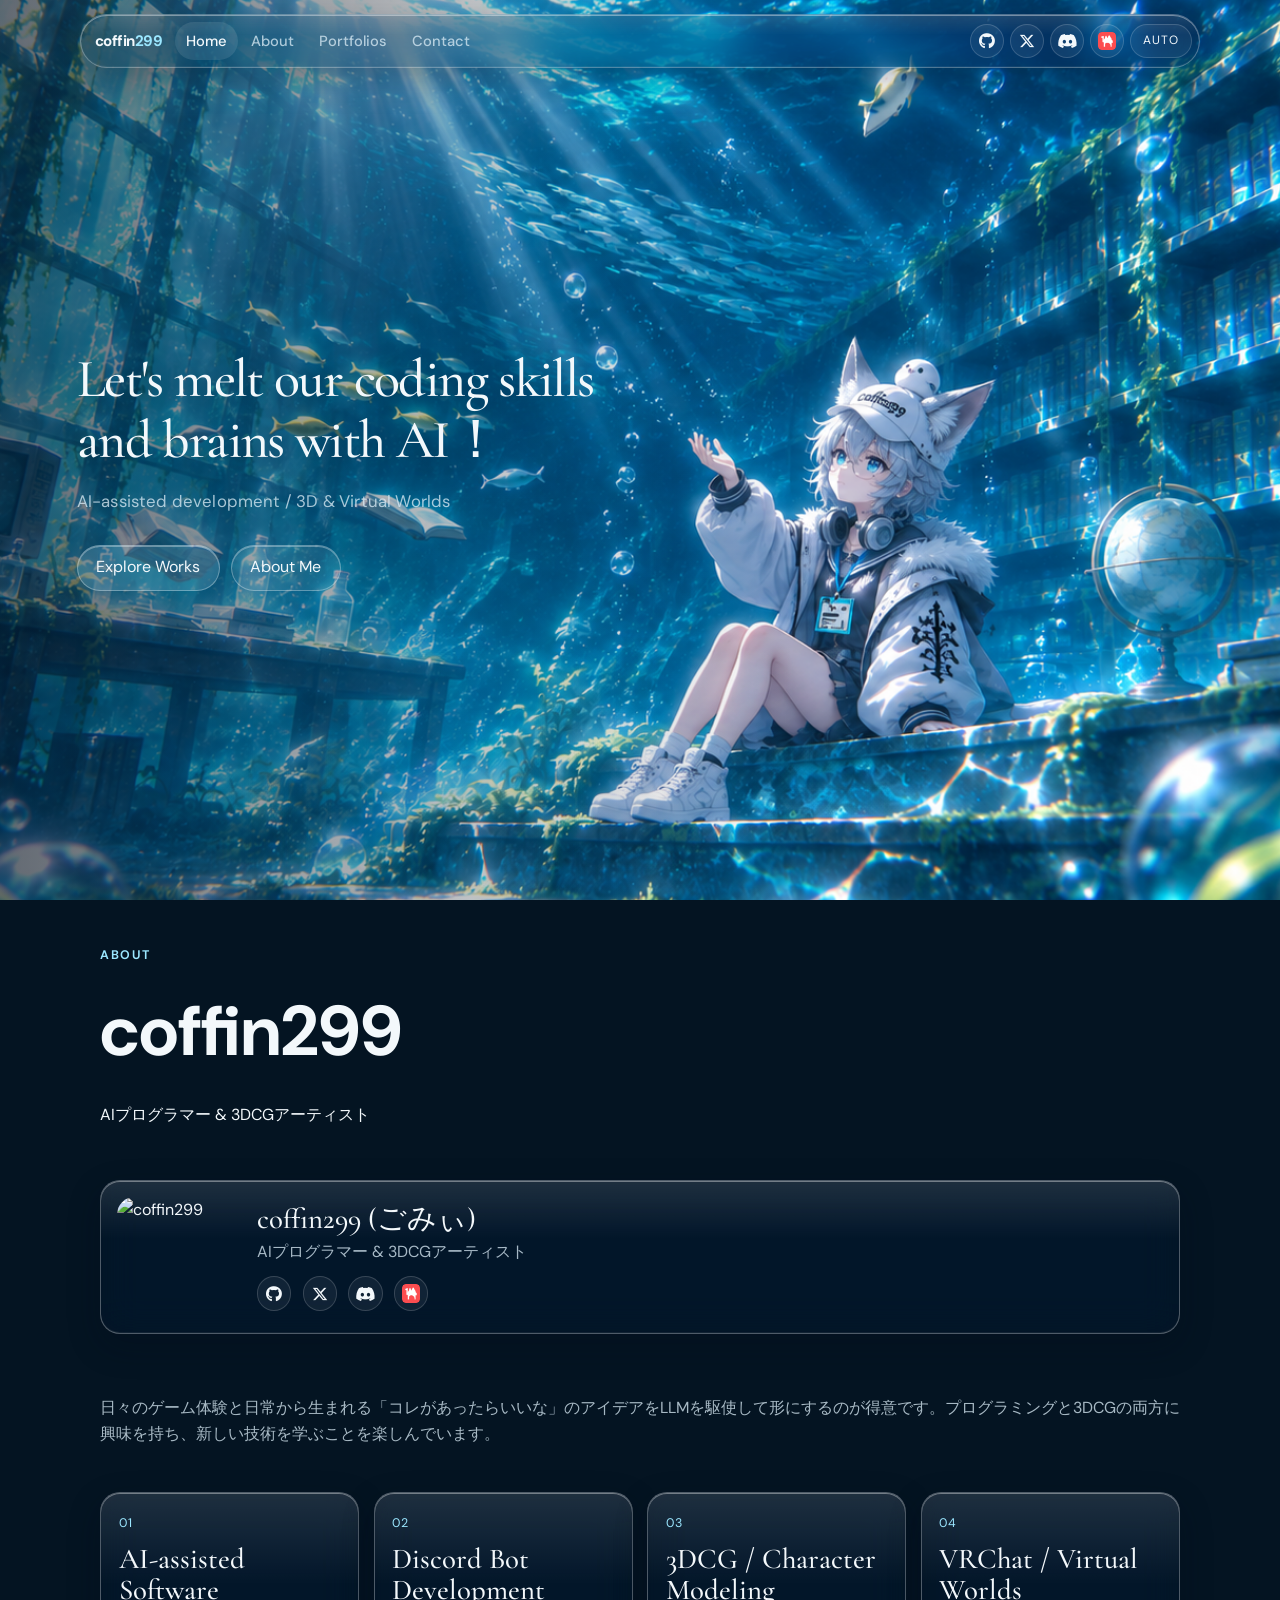
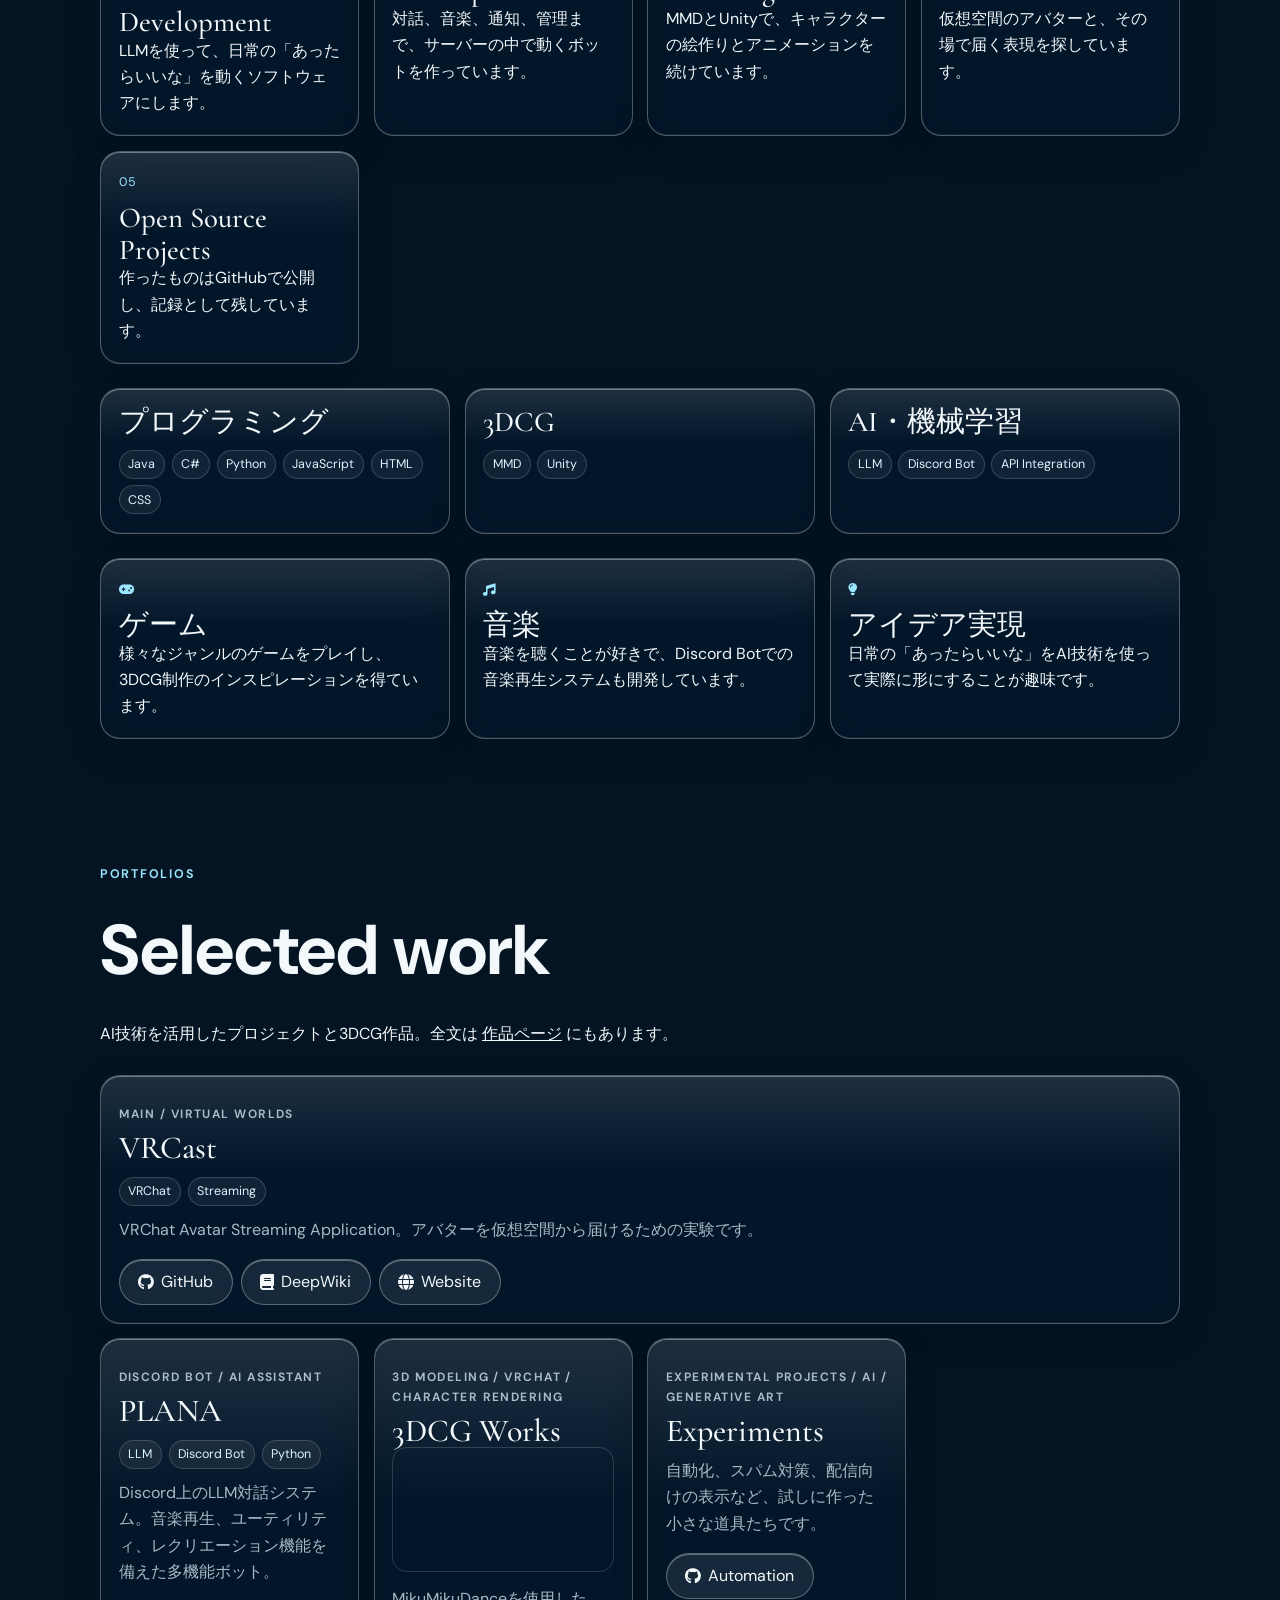
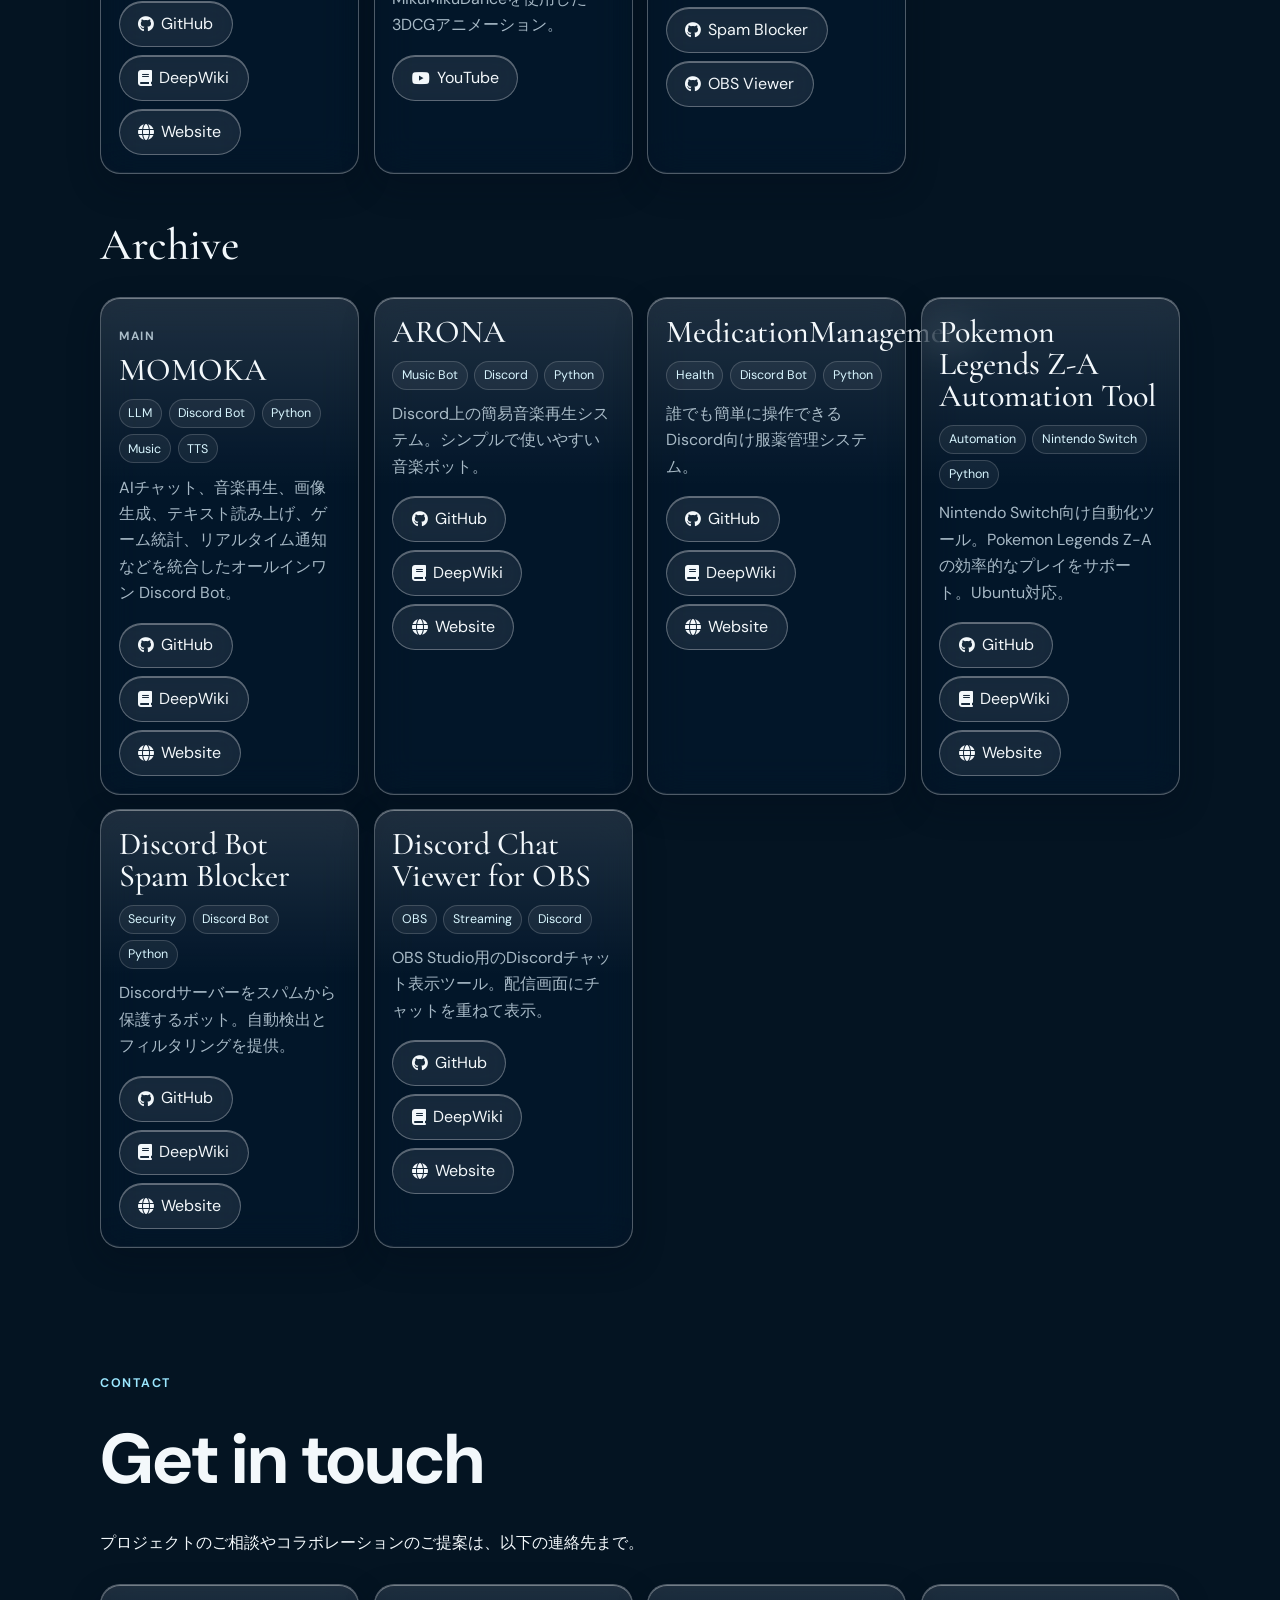
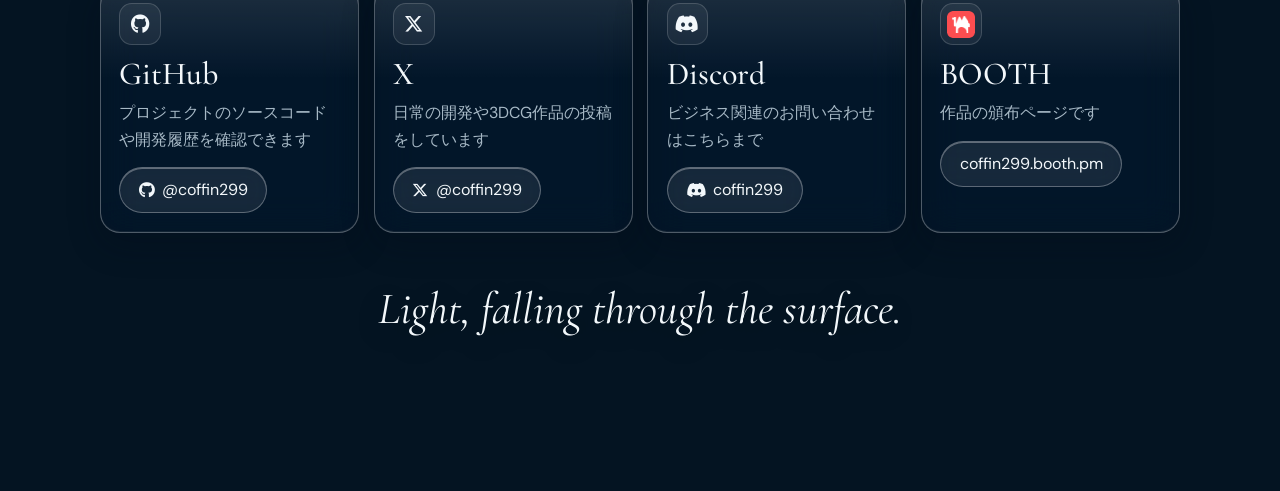
==== commit 9b102f66: "Update metadata across HTML files to reflect new site description and titles. Adjust stylesheet and " ====
--- a/index.html
+++ b/index.html
@@ -5,7 +5,7 @@
     <meta charset="UTF-8">
     <meta name="viewport" content="width=device-width, initial-scale=1.0">
     <title>coffin299 - Underwater Archive</title>
-    <meta name="description" content="coffin299（ごみぃ）の水中アーカイブ。AIを使った開発、Discord Bot、3DCG、バーチャルワールドの記録。">
+    <meta name="description" content="ごみぃ(coffin299)の肥溜め置き場">
     <meta name="keywords" content="coffin299, ごみぃ, AIプログラマー, 3DCGアーティスト, Discord Bot, LLM, Python, MMD, Unity, VRChat, ポートフォリオ">
     <meta name="author" content="coffin299">
     <meta name="robots" content="index, follow">
@@ -15,18 +15,18 @@
     <link rel="apple-touch-icon" href="photos/icon.png">
     <meta property="og:type" content="website">
     <meta property="og:url" content="https://coffin299.net/">
-    <meta property="og:title" content="coffin299 - Underwater Archive">
-    <meta property="og:description" content="水没した図書館に残る、coffin299（ごみぃ）のデジタルアーカイブ。">
+    <meta property="og:title" content="ごみぃ(coffin299)の肥溜め置き場">
+    <meta property="og:description" content="ごみぃ(coffin299)の肥溜め置き場">
     <meta property="og:image" content="https://coffin299.net/photos/OGP.png">
     <meta property="og:image:width" content="1672">
     <meta property="og:image:height" content="941">
     <meta property="og:image:alt" content="coffin299 profile">
-    <meta property="og:site_name" content="coffin299 Portfolio">
+    <meta property="og:site_name" content="ごみぃ(coffin299)の肥溜め置き場">
     <meta property="og:locale" content="ja_JP">
     <meta name="twitter:card" content="summary_large_image">
     <meta name="twitter:url" content="https://coffin299.net/">
-    <meta name="twitter:title" content="coffin299 - Underwater Archive">
-    <meta name="twitter:description" content="水没した図書館に残る、coffin299（ごみぃ）のデジタルアーカイブ。">
+    <meta name="twitter:title" content="ごみぃ(coffin299)の肥溜め置き場">
+    <meta name="twitter:description" content="ごみぃ(coffin299)の肥溜め置き場">
     <meta name="twitter:image" content="https://coffin299.net/photos/OGP.png">
     <meta name="twitter:creator" content="@coffin299">
     <meta name="twitter:site" content="@coffin299">
@@ -78,7 +78,7 @@
     <link rel="preconnect" href="https://fonts.googleapis.com">
     <link rel="preconnect" href="https://fonts.gstatic.com" crossorigin>
     <link href="https://fonts.googleapis.com/css2?family=Cormorant+Garamond:ital,wght@0,500;0,600;1,500;1,600&family=DM+Sans:ital,opsz,wght@0,9..40,400;0,9..40,500;0,9..40,600;0,9..40,700&display=swap" rel="stylesheet">
-    <link rel="stylesheet" href="styles/styles.css?v=33">
+    <link rel="stylesheet" href="styles/styles.css?v=39">
     <link rel="stylesheet" href="styles/about.css?v=2">
     <link rel="stylesheet" href="styles/portfolios.css?v=31">
     <link rel="stylesheet" href="styles/contact.css">
@@ -327,6 +327,6 @@
         </section>
     </main>
     <script src="js/app.js"></script>
-    <script type="module" src="js/scene.js?v=34"></script>
+    <script type="module" src="js/scene.js?v=41"></script>
 </body>
 </html>
--- a/styles/styles.css
+++ b/styles/styles.css
@@ -87,7 +87,7 @@
     inset: -3%;
     background-size: cover;
     background-repeat: no-repeat;
-    background-position: calc(70% + var(--px) * 14px) calc(64% + var(--py) * 10px - var(--scroll) * 28px);
+    background-position: calc(70% + var(--px) * 8px) calc(64% + var(--py) * 6px - var(--scroll) * 16px);
     transform: scale(1.04);
 }
 
@@ -492,9 +492,9 @@
     }
 
     .world-photo {
-        background-position: 66% calc(56% - var(--scroll) * 12px);
-        transform: scale(1.32);
-        transform-origin: 66% 52%;
+        background-position: 80% calc(63% - var(--scroll) * 12px);
+        transform: scale(1.45);
+        transform-origin: 80% 50%;
     }
 
     .world-scrim {
@@ -522,6 +522,6 @@
 
 @media (max-width: 800px) and (prefers-reduced-motion: reduce) {
     .world-photo {
-        background-position: 66% 56%;
-    }
-}
+        background-position: 80% 63%;
+    }
+}
